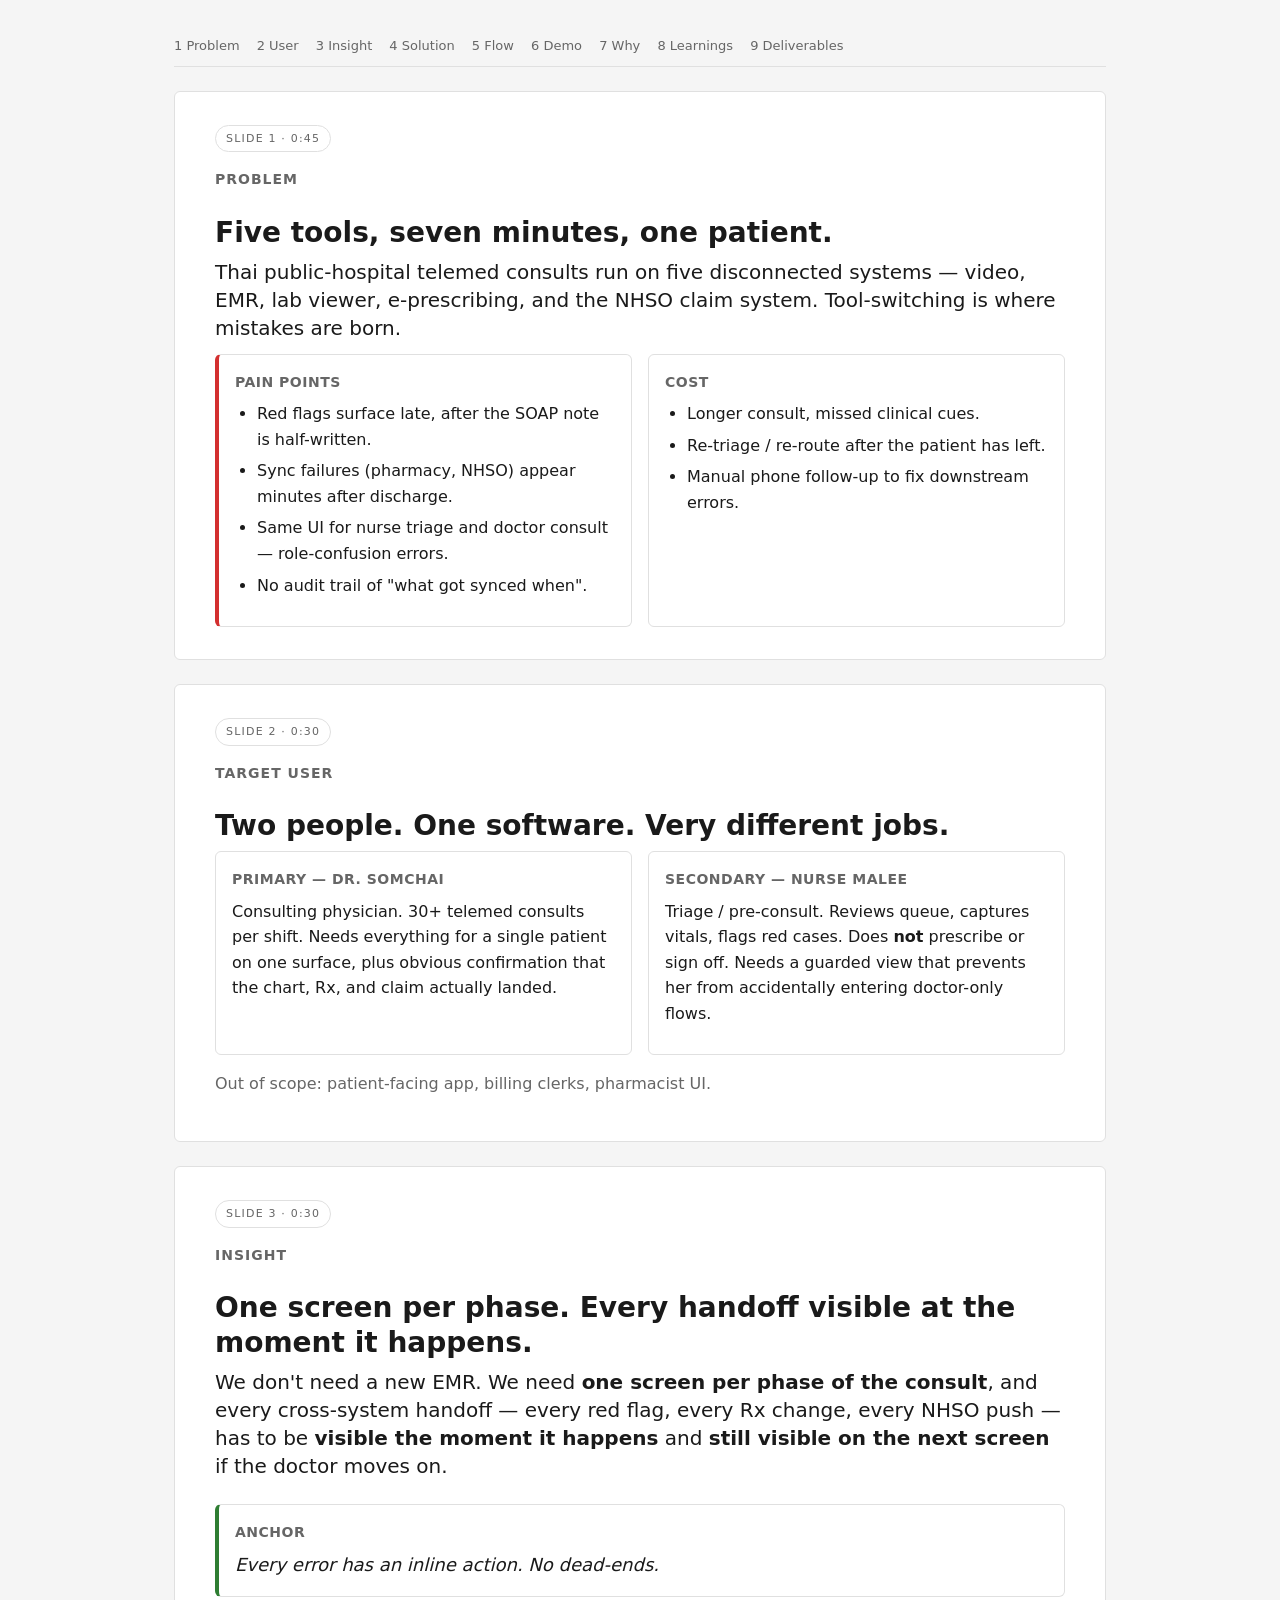
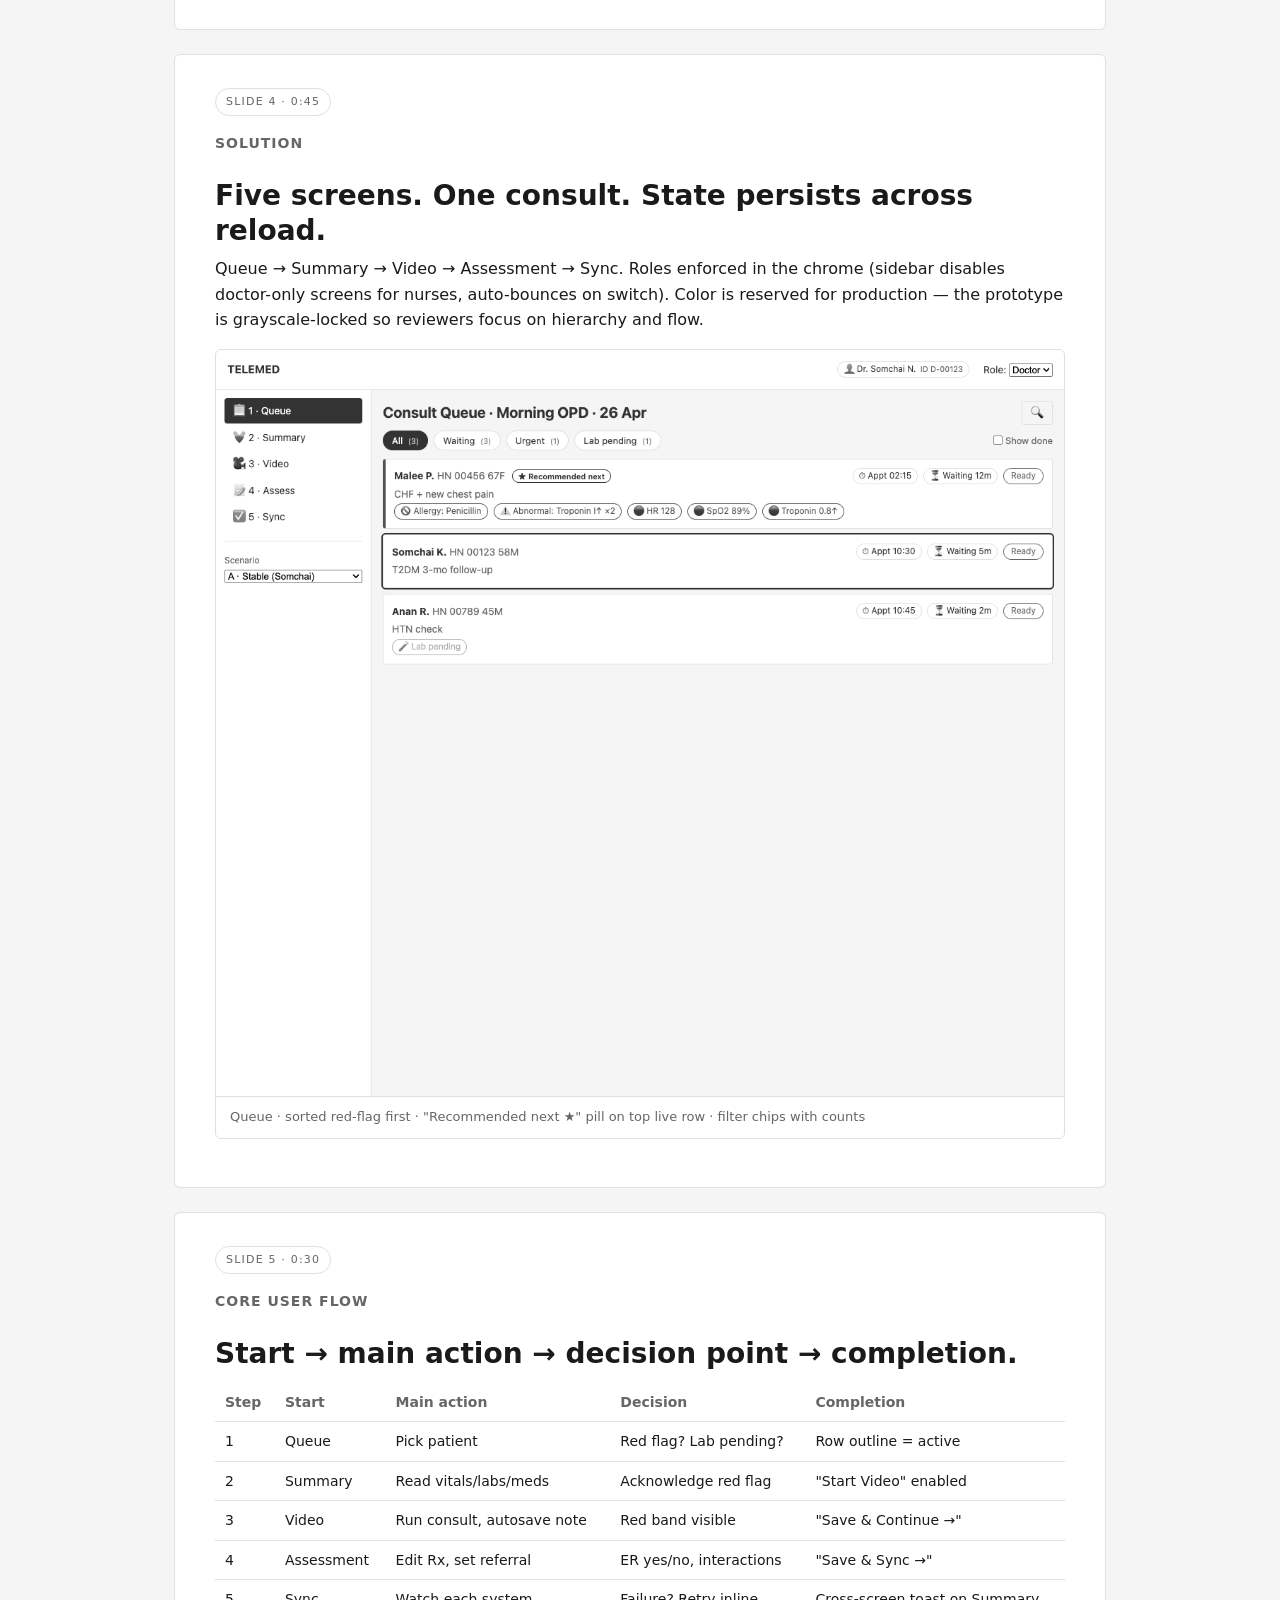
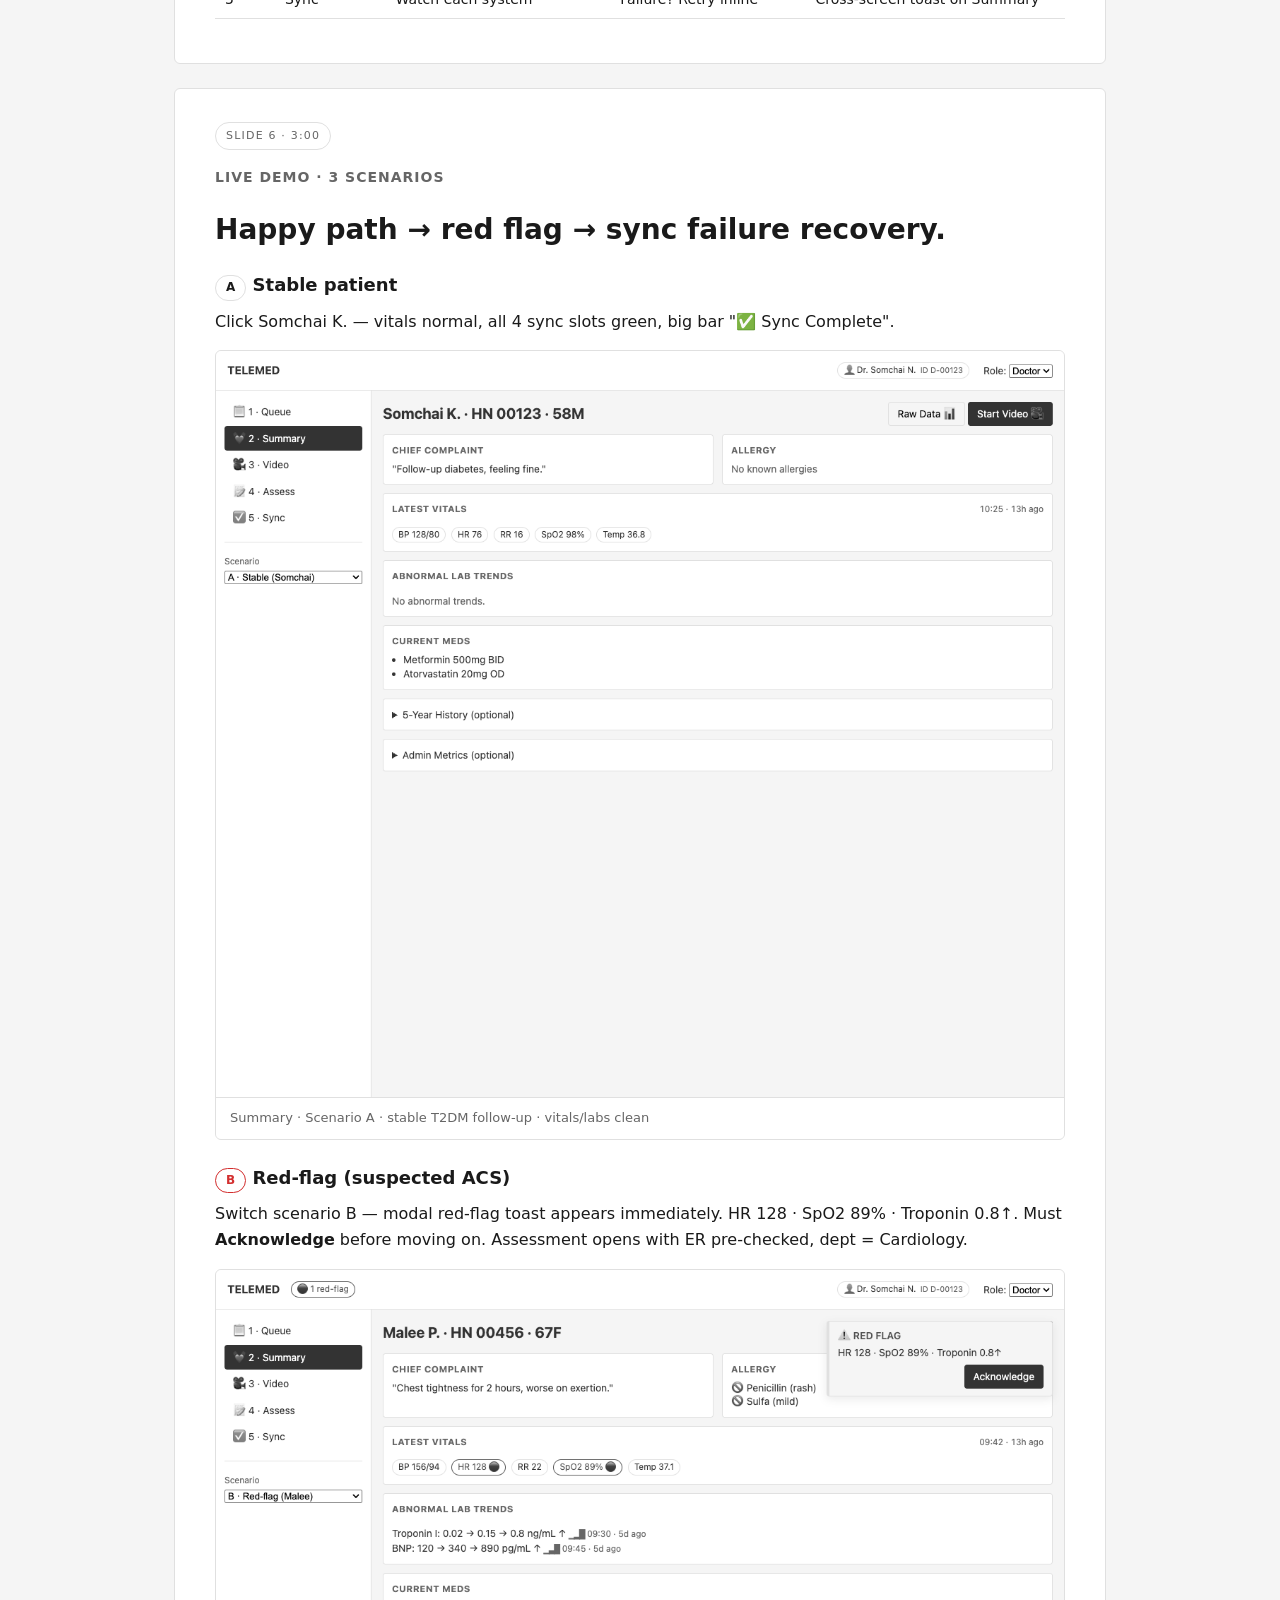
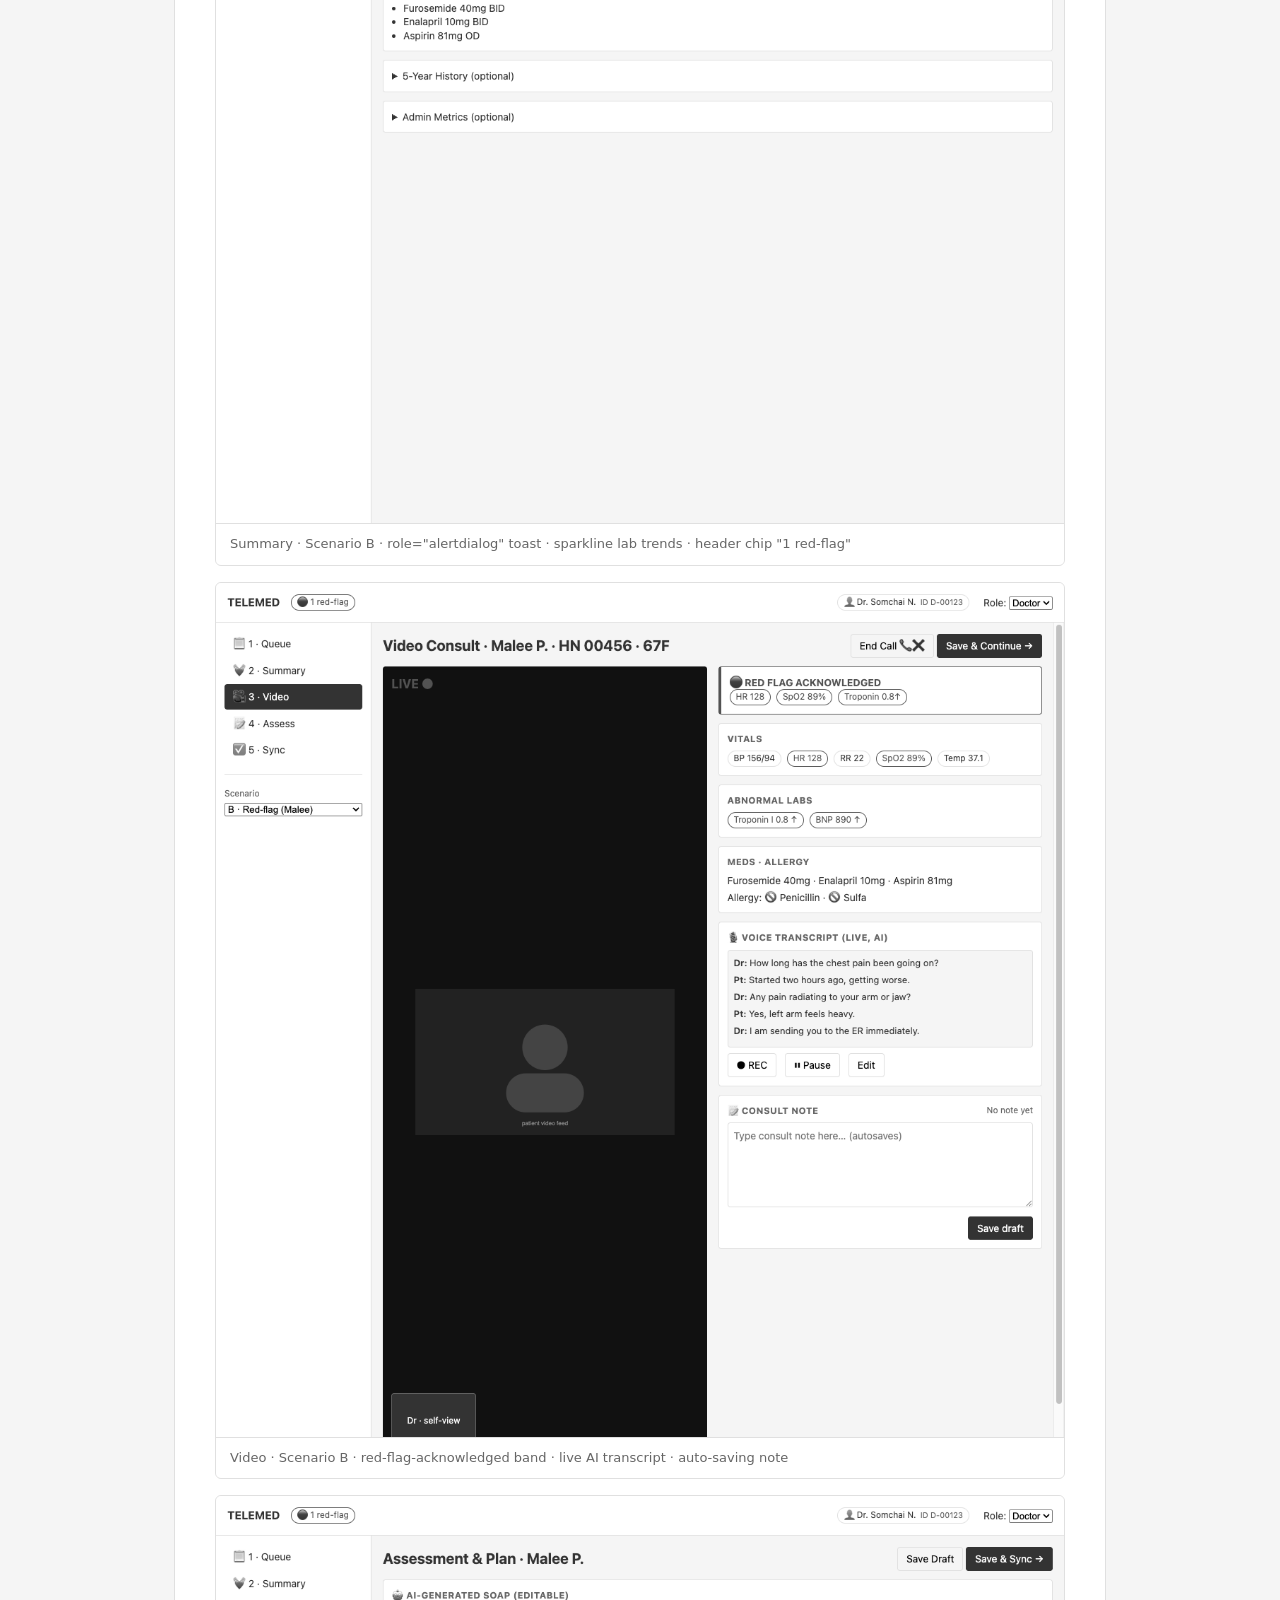
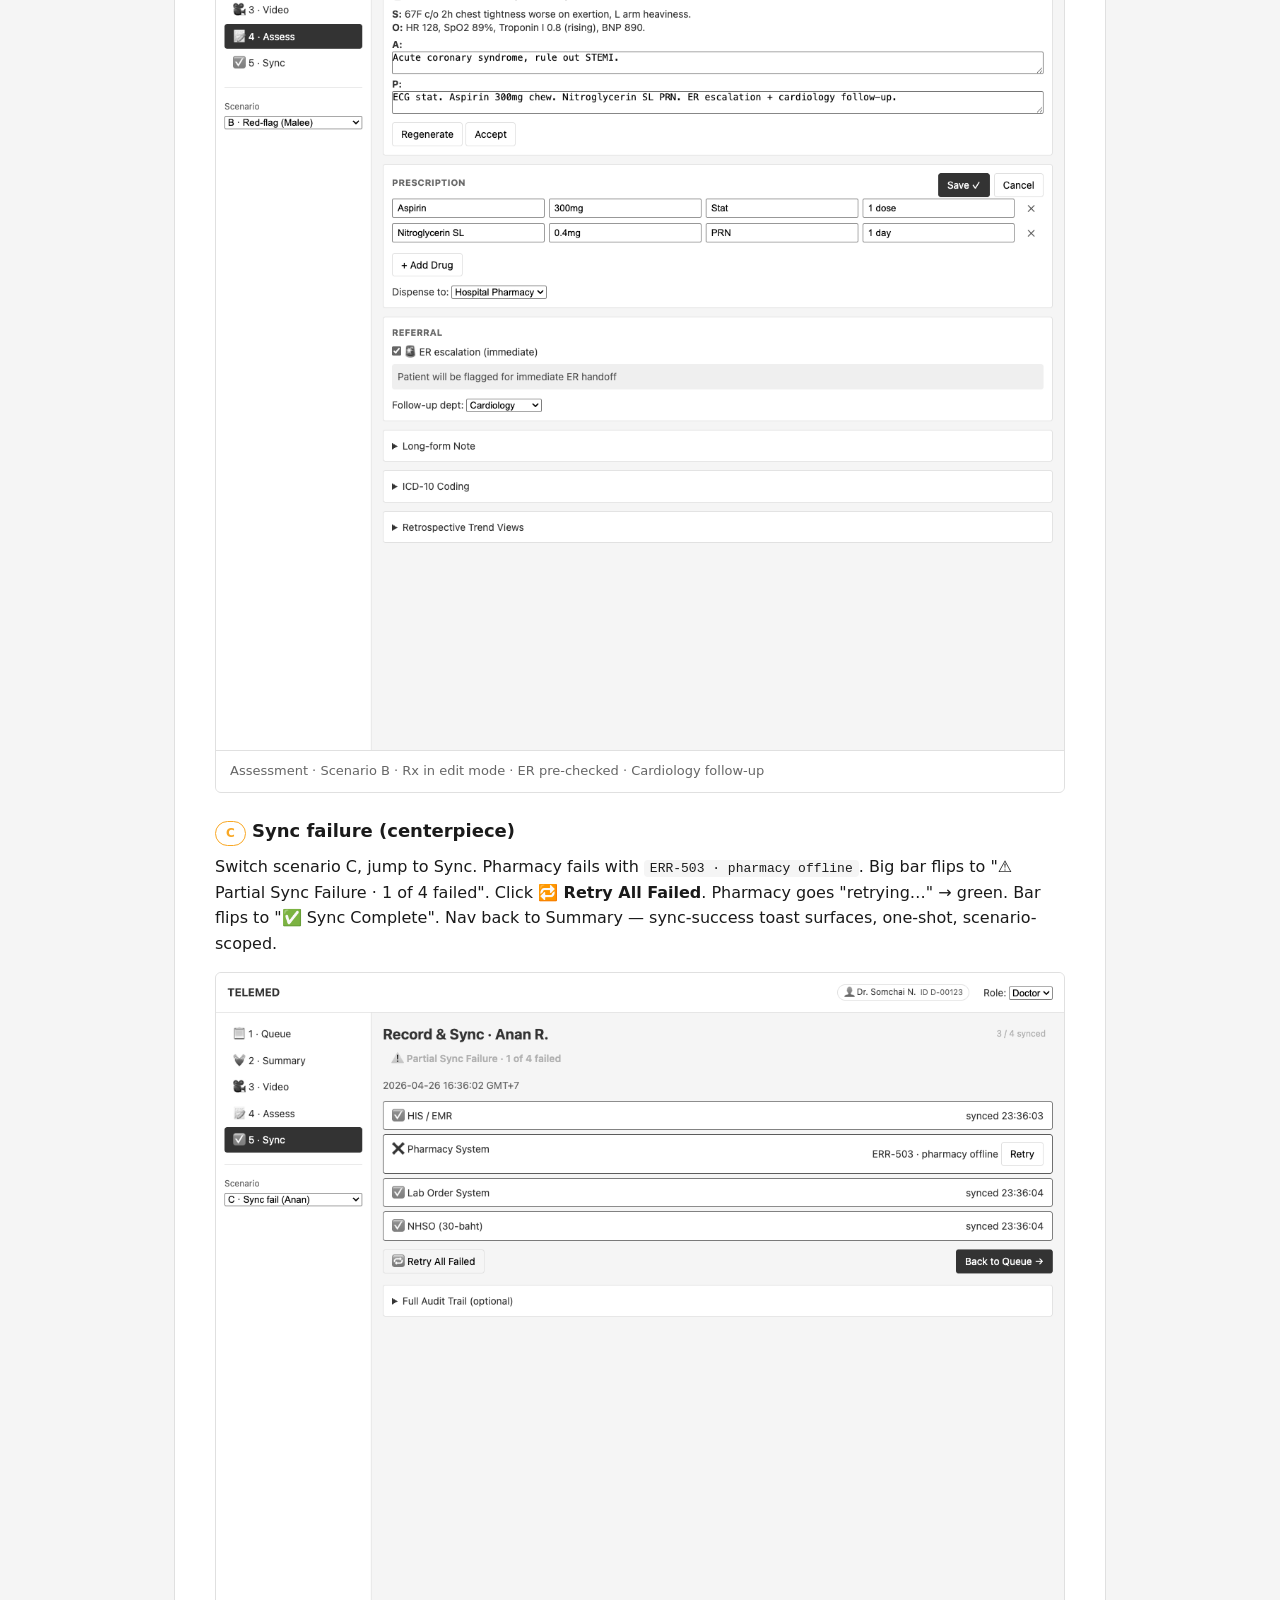
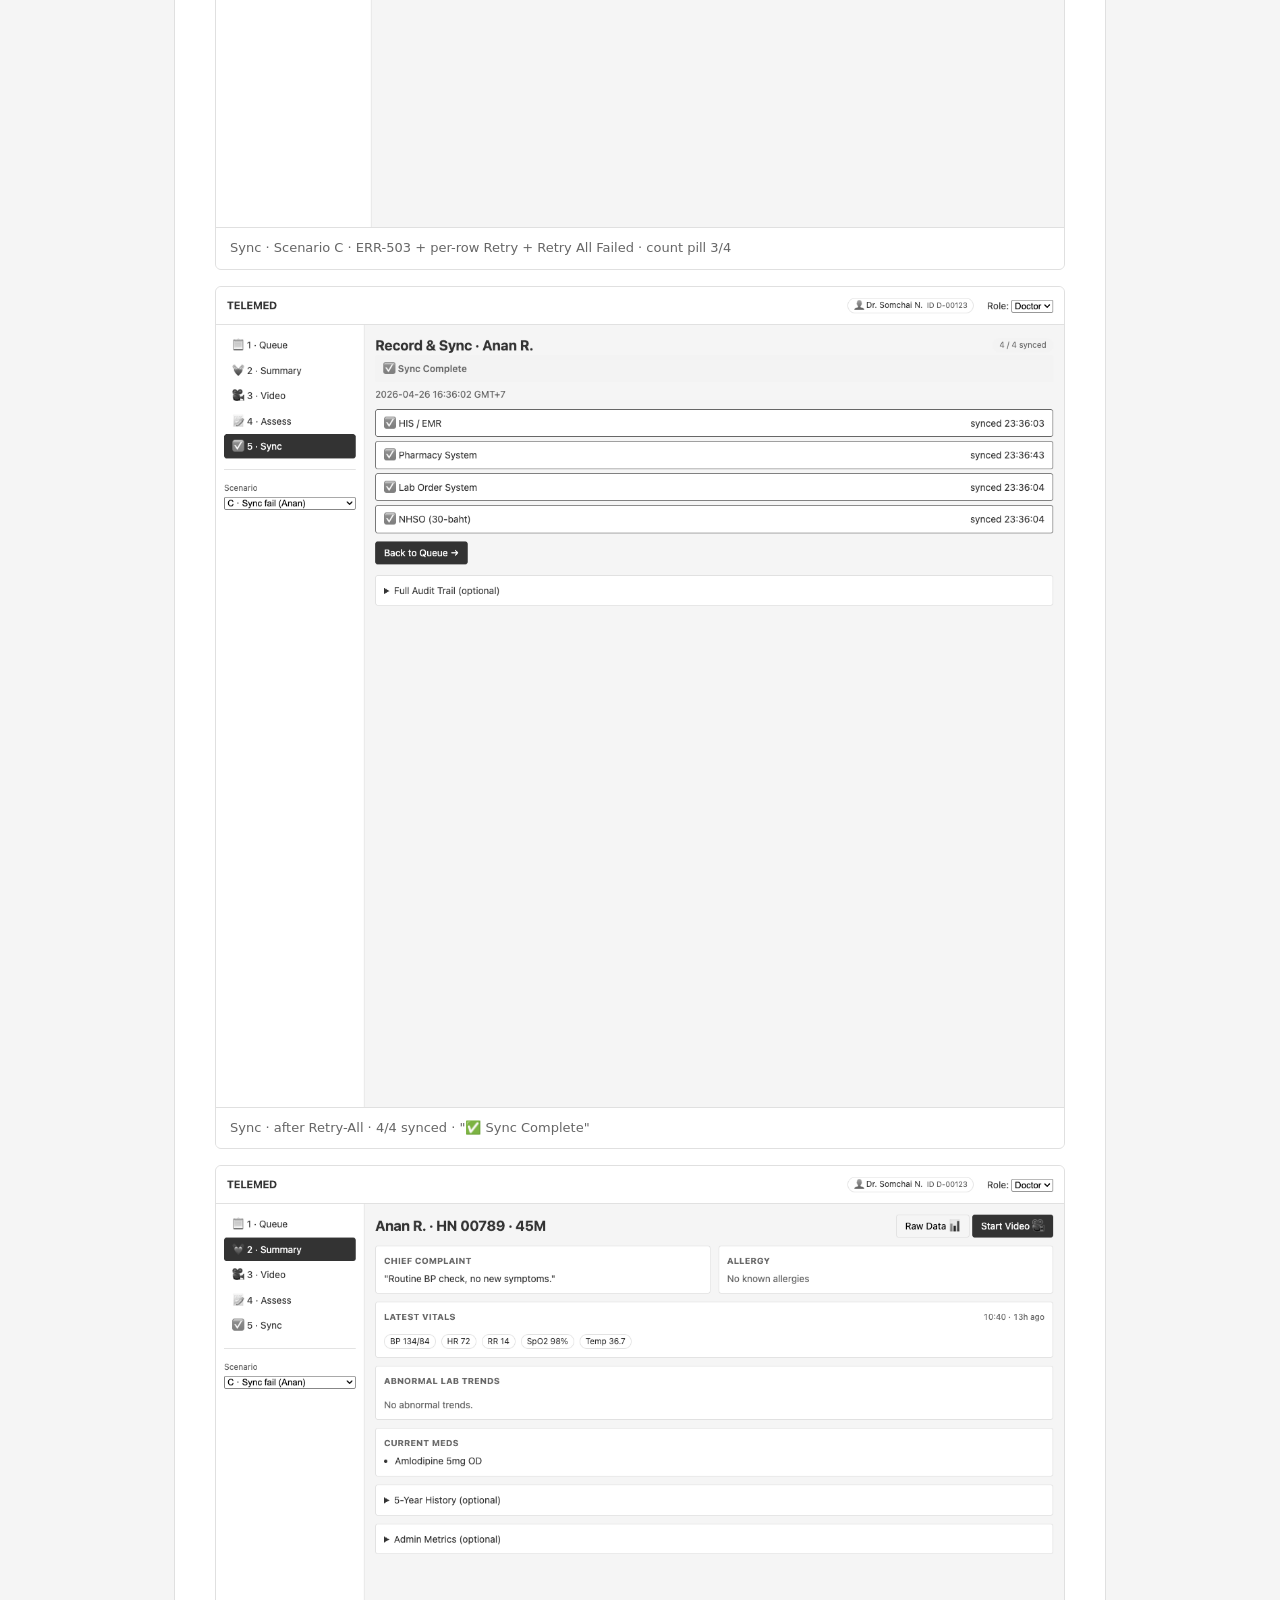
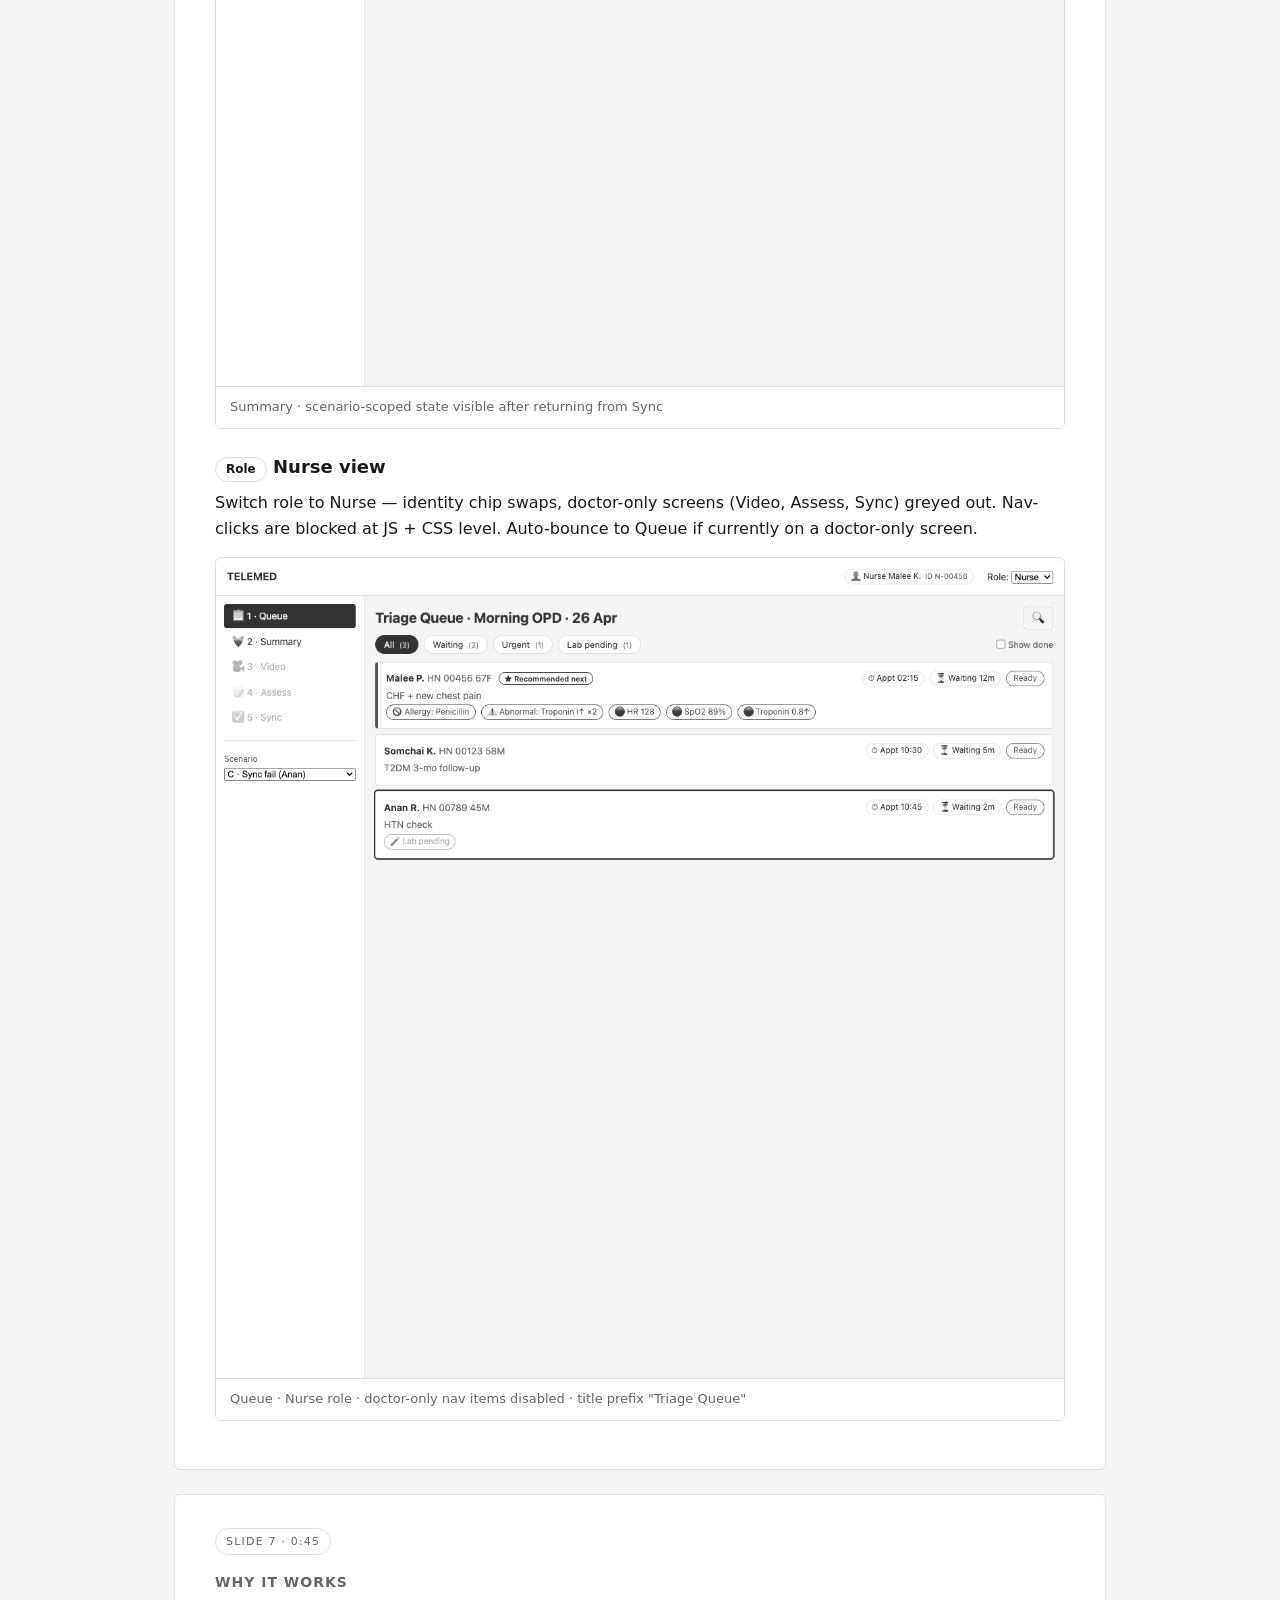
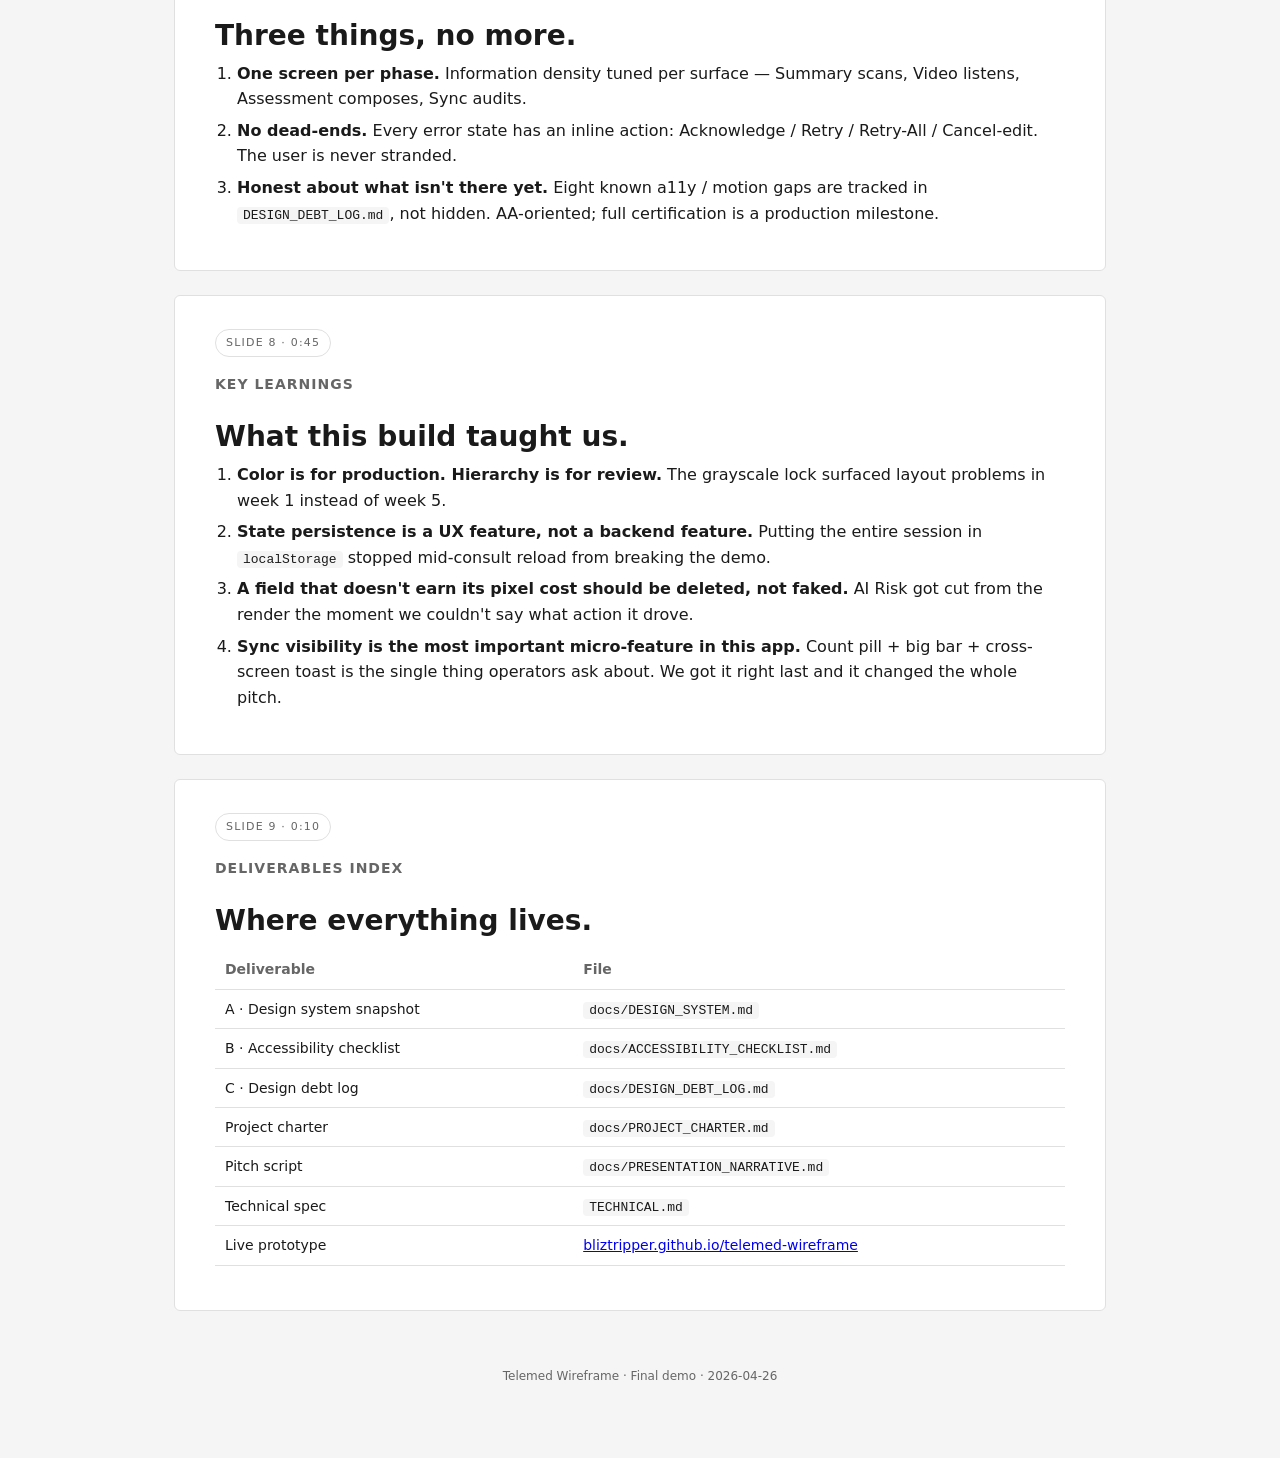
==== docs/PRESENTATION.html @ fa1dad7c "docs: add presentation deck, screenshots, expand README - docs/PRESENTATION.html: single-file 9-slid" ====
<!DOCTYPE html>
<html lang="en">
<head>
<meta charset="UTF-8" />
<meta name="viewport" content="width=device-width, initial-scale=1" />
<title>Telemed Wireframe — Final Demo</title>
<style>
  :root {
    --bg: #FFFFFF;
    --surface: #F5F5F5;
    --border: #E0E0E0;
    --text: #1A1A1A;
    --text-2: #666666;
    --accent: #333333;
    --flag: #D32F2F;
    --ok: #2E7D32;
    --warn: #F9A825;
    --radius: 6px;
  }
  * { box-sizing: border-box; }
  html, body { margin: 0; padding: 0; height: 100%; }
  body {
    font: 16px/1.6 system-ui, -apple-system, "Segoe UI", Roboto, sans-serif;
    color: var(--text);
    background: var(--surface);
    -webkit-font-smoothing: antialiased;
  }
  .deck { max-width: 980px; margin: 0 auto; padding: 24px; }
  .slide {
    background: var(--bg);
    border: 1px solid var(--border);
    border-radius: var(--radius);
    padding: 32px 40px;
    margin: 24px 0;
    page-break-after: always;
    scroll-margin-top: 24px;
  }
  .slide h1 { font-size: 28px; line-height: 1.25; margin: 0 0 8px; }
  .slide h2 { font-size: 14px; text-transform: uppercase; letter-spacing: 1px; color: var(--text-2); margin: 0 0 24px; font-weight: 600; }
  .slide h3 { font-size: 18px; margin: 24px 0 8px; }
  .slide p { margin: 0 0 12px; }
  .slide ul, .slide ol { margin: 0 0 12px; padding-left: 22px; }
  .slide li { margin-bottom: 6px; }
  .lead { font-size: 20px; line-height: 1.4; color: var(--text); }
  .kicker { display: inline-block; font-size: 11px; letter-spacing: 1.2px; text-transform: uppercase; color: var(--text-2); padding: 4px 10px; border: 1px solid var(--border); border-radius: 999px; margin-bottom: 16px; }
  .grid-2 { display: grid; grid-template-columns: 1fr 1fr; gap: 16px; }
  .card { background: var(--bg); border: 1px solid var(--border); border-radius: var(--radius); padding: 16px; }
  .card.flag { border-left: 4px solid var(--flag); }
  .card.ok { border-left: 4px solid var(--ok); }
  .card.warn { border-left: 4px solid var(--warn); }
  .card h4 { margin: 0 0 8px; font-size: 14px; text-transform: uppercase; letter-spacing: 0.5px; color: var(--text-2); }
  .shot {
    border: 1px solid var(--border);
    border-radius: var(--radius);
    overflow: hidden;
    background: var(--surface);
    margin: 16px 0;
  }
  .shot img { display: block; width: 100%; height: auto; }
  .shot figcaption { padding: 10px 14px; font-size: 13px; color: var(--text-2); border-top: 1px solid var(--border); background: var(--bg); }
  table { width: 100%; border-collapse: collapse; margin: 12px 0; }
  th, td { text-align: left; padding: 8px 10px; border-bottom: 1px solid var(--border); font-size: 14px; }
  th { font-weight: 600; color: var(--text-2); }
  code { font: 13px/1.4 ui-monospace, "SF Mono", Menlo, Consolas, monospace; background: var(--surface); padding: 1px 6px; border-radius: 4px; }
  .nav { position: sticky; top: 0; background: var(--surface); padding: 8px 0; border-bottom: 1px solid var(--border); z-index: 10; margin-bottom: 24px; }
  .nav a { display: inline-block; margin-right: 12px; font-size: 13px; color: var(--text-2); text-decoration: none; }
  .nav a:hover { color: var(--text); }
  .pill { display: inline-block; padding: 2px 10px; border-radius: 999px; font-size: 12px; border: 1px solid var(--border); }
  .pill.ok { color: var(--ok); border-color: var(--ok); }
  .pill.flag { color: var(--flag); border-color: var(--flag); }
  .pill.warn { color: var(--warn); border-color: var(--warn); }
  .demo-step { padding: 12px 16px; border-left: 3px solid var(--border); background: var(--surface); margin: 8px 0; border-radius: 0 var(--radius) var(--radius) 0; }
  .demo-step strong { color: var(--text); }
  hr { border: 0; border-top: 1px solid var(--border); margin: 24px 0; }
  footer { text-align: center; color: var(--text-2); font-size: 12px; padding: 32px 0 48px; }
  @media print {
    body { background: white; }
    .nav { display: none; }
    .slide { box-shadow: none; border: 0; padding: 24px; }
  }
</style>
</head>
<body>
<div class="deck">

  <nav class="nav">
    <a href="#s1">1 Problem</a>
    <a href="#s2">2 User</a>
    <a href="#s3">3 Insight</a>
    <a href="#s4">4 Solution</a>
    <a href="#s5">5 Flow</a>
    <a href="#s6">6 Demo</a>
    <a href="#s7">7 Why</a>
    <a href="#s8">8 Learnings</a>
    <a href="#s9">9 Deliverables</a>
  </nav>

  <section id="s1" class="slide">
    <span class="kicker">Slide 1 · 0:45</span>
    <h2>Problem</h2>
    <h1>Five tools, seven minutes, one patient.</h1>
    <p class="lead">Thai public-hospital telemed consults run on five disconnected systems — video, EMR, lab viewer, e-prescribing, and the NHSO claim system. Tool-switching is where mistakes are born.</p>
    <div class="grid-2">
      <div class="card flag">
        <h4>Pain points</h4>
        <ul>
          <li>Red flags surface late, after the SOAP note is half-written.</li>
          <li>Sync failures (pharmacy, NHSO) appear minutes after discharge.</li>
          <li>Same UI for nurse triage and doctor consult — role-confusion errors.</li>
          <li>No audit trail of "what got synced when".</li>
        </ul>
      </div>
      <div class="card">
        <h4>Cost</h4>
        <ul>
          <li>Longer consult, missed clinical cues.</li>
          <li>Re-triage / re-route after the patient has left.</li>
          <li>Manual phone follow-up to fix downstream errors.</li>
        </ul>
      </div>
    </div>
  </section>

  <section id="s2" class="slide">
    <span class="kicker">Slide 2 · 0:30</span>
    <h2>Target user</h2>
    <h1>Two people. One software. Very different jobs.</h1>
    <div class="grid-2">
      <div class="card">
        <h4>Primary — Dr. Somchai</h4>
        <p>Consulting physician. 30+ telemed consults per shift. Needs everything for a single patient on one surface, plus obvious confirmation that the chart, Rx, and claim actually landed.</p>
      </div>
      <div class="card">
        <h4>Secondary — Nurse Malee</h4>
        <p>Triage / pre-consult. Reviews queue, captures vitals, flags red cases. Does <strong>not</strong> prescribe or sign off. Needs a guarded view that prevents her from accidentally entering doctor-only flows.</p>
      </div>
    </div>
    <p style="margin-top: 16px; color: var(--text-2);">Out of scope: patient-facing app, billing clerks, pharmacist UI.</p>
  </section>

  <section id="s3" class="slide">
    <span class="kicker">Slide 3 · 0:30</span>
    <h2>Insight</h2>
    <h1>One screen per phase. Every handoff visible at the moment it happens.</h1>
    <p class="lead">We don't need a new EMR. We need <strong>one screen per phase of the consult</strong>, and every cross-system handoff — every red flag, every Rx change, every NHSO push — has to be <strong>visible the moment it happens</strong> and <strong>still visible on the next screen</strong> if the doctor moves on.</p>
    <div class="card ok" style="margin-top: 24px;">
      <h4>Anchor</h4>
      <p style="margin: 0; font-size: 18px;"><em>Every error has an inline action. No dead-ends.</em></p>
    </div>
  </section>

  <section id="s4" class="slide">
    <span class="kicker">Slide 4 · 0:45</span>
    <h2>Solution</h2>
    <h1>Five screens. One consult. State persists across reload.</h1>
    <p>Queue → Summary → Video → Assessment → Sync. Roles enforced in the chrome (sidebar disables doctor-only screens for nurses, auto-bounces on switch). Color is reserved for production — the prototype is grayscale-locked so reviewers focus on hierarchy and flow.</p>
    <figure class="shot">
      <img src="screenshots/01-queue-scenario-a.png" alt="Queue screen with 3 scenarios sorted red-flag-first">
      <figcaption>Queue · sorted red-flag first · "Recommended next ★" pill on top live row · filter chips with counts</figcaption>
    </figure>
  </section>

  <section id="s5" class="slide">
    <span class="kicker">Slide 5 · 0:30</span>
    <h2>Core user flow</h2>
    <h1>Start → main action → decision point → completion.</h1>
    <table>
      <thead><tr><th>Step</th><th>Start</th><th>Main action</th><th>Decision</th><th>Completion</th></tr></thead>
      <tbody>
        <tr><td>1</td><td>Queue</td><td>Pick patient</td><td>Red flag? Lab pending?</td><td>Row outline = active</td></tr>
        <tr><td>2</td><td>Summary</td><td>Read vitals/labs/meds</td><td>Acknowledge red flag</td><td>"Start Video" enabled</td></tr>
        <tr><td>3</td><td>Video</td><td>Run consult, autosave note</td><td>Red band visible</td><td>"Save & Continue →"</td></tr>
        <tr><td>4</td><td>Assessment</td><td>Edit Rx, set referral</td><td>ER yes/no, interactions</td><td>"Save & Sync →"</td></tr>
        <tr><td>5</td><td>Sync</td><td>Watch each system</td><td>Failure? Retry inline</td><td>Cross-screen toast on Summary</td></tr>
      </tbody>
    </table>
  </section>

  <section id="s6" class="slide">
    <span class="kicker">Slide 6 · 3:00</span>
    <h2>Live demo · 3 scenarios</h2>
    <h1>Happy path → red flag → sync failure recovery.</h1>

    <h3><span class="pill">A</span> Stable patient</h3>
    <p>Click Somchai K. — vitals normal, all 4 sync slots green, big bar "✅ Sync Complete".</p>
    <figure class="shot">
      <img src="screenshots/02-summary-scenario-a.png" alt="Summary scenario A">
      <figcaption>Summary · Scenario A · stable T2DM follow-up · vitals/labs clean</figcaption>
    </figure>

    <h3><span class="pill flag">B</span> Red-flag (suspected ACS)</h3>
    <p>Switch scenario B — modal red-flag toast appears immediately. HR 128 · SpO2 89% · Troponin 0.8↑. Must <strong>Acknowledge</strong> before moving on. Assessment opens with ER pre-checked, dept = Cardiology.</p>
    <figure class="shot">
      <img src="screenshots/03-summary-redflag-toast.png" alt="Summary with red-flag alertdialog toast">
      <figcaption>Summary · Scenario B · role="alertdialog" toast · sparkline lab trends · header chip "1 red-flag"</figcaption>
    </figure>
    <figure class="shot">
      <img src="screenshots/04-video-scenario-b.png" alt="Video screen with red flag acknowledged band">
      <figcaption>Video · Scenario B · red-flag-acknowledged band · live AI transcript · auto-saving note</figcaption>
    </figure>
    <figure class="shot">
      <img src="screenshots/05-assessment-rx-edit.png" alt="Assessment with Rx in edit mode">
      <figcaption>Assessment · Scenario B · Rx in edit mode · ER pre-checked · Cardiology follow-up</figcaption>
    </figure>

    <h3><span class="pill warn">C</span> Sync failure (centerpiece)</h3>
    <p>Switch scenario C, jump to Sync. Pharmacy fails with <code>ERR-503 · pharmacy offline</code>. Big bar flips to "⚠️ Partial Sync Failure · 1 of 4 failed". Click <strong>🔁 Retry All Failed</strong>. Pharmacy goes "retrying…" → green. Bar flips to "✅ Sync Complete". Nav back to Summary — sync-success toast surfaces, one-shot, scenario-scoped.</p>
    <figure class="shot">
      <img src="screenshots/06-sync-failure-c.png" alt="Sync screen showing pharmacy failure">
      <figcaption>Sync · Scenario C · ERR-503 + per-row Retry + Retry All Failed · count pill 3/4</figcaption>
    </figure>
    <figure class="shot">
      <img src="screenshots/07-sync-after-retry.png" alt="Sync screen all green after retry">
      <figcaption>Sync · after Retry-All · 4/4 synced · "✅ Sync Complete"</figcaption>
    </figure>
    <figure class="shot">
      <img src="screenshots/08-summary-sync-toast.png" alt="Summary screen after sync">
      <figcaption>Summary · scenario-scoped state visible after returning from Sync</figcaption>
    </figure>

    <h3><span class="pill">Role</span> Nurse view</h3>
    <p>Switch role to Nurse — identity chip swaps, doctor-only screens (Video, Assess, Sync) greyed out. Nav-clicks are blocked at JS + CSS level. Auto-bounce to Queue if currently on a doctor-only screen.</p>
    <figure class="shot">
      <img src="screenshots/09-nurse-role-queue.png" alt="Queue screen as nurse role">
      <figcaption>Queue · Nurse role · doctor-only nav items disabled · title prefix "Triage Queue"</figcaption>
    </figure>
  </section>

  <section id="s7" class="slide">
    <span class="kicker">Slide 7 · 0:45</span>
    <h2>Why it works</h2>
    <h1>Three things, no more.</h1>
    <ol>
      <li><strong>One screen per phase.</strong> Information density tuned per surface — Summary scans, Video listens, Assessment composes, Sync audits.</li>
      <li><strong>No dead-ends.</strong> Every error state has an inline action: Acknowledge / Retry / Retry-All / Cancel-edit. The user is never stranded.</li>
      <li><strong>Honest about what isn't there yet.</strong> Eight known a11y / motion gaps are tracked in <code>DESIGN_DEBT_LOG.md</code>, not hidden. AA-oriented; full certification is a production milestone.</li>
    </ol>
  </section>

  <section id="s8" class="slide">
    <span class="kicker">Slide 8 · 0:45</span>
    <h2>Key learnings</h2>
    <h1>What this build taught us.</h1>
    <ol>
      <li><strong>Color is for production. Hierarchy is for review.</strong> The grayscale lock surfaced layout problems in week 1 instead of week 5.</li>
      <li><strong>State persistence is a UX feature, not a backend feature.</strong> Putting the entire session in <code>localStorage</code> stopped mid-consult reload from breaking the demo.</li>
      <li><strong>A field that doesn't earn its pixel cost should be deleted, not faked.</strong> AI Risk got cut from the render the moment we couldn't say what action it drove.</li>
      <li><strong>Sync visibility is the most important micro-feature in this app.</strong> Count pill + big bar + cross-screen toast is the single thing operators ask about. We got it right last and it changed the whole pitch.</li>
    </ol>
  </section>

  <section id="s9" class="slide">
    <span class="kicker">Slide 9 · 0:10</span>
    <h2>Deliverables index</h2>
    <h1>Where everything lives.</h1>
    <table>
      <thead><tr><th>Deliverable</th><th>File</th></tr></thead>
      <tbody>
        <tr><td>A · Design system snapshot</td><td><code>docs/DESIGN_SYSTEM.md</code></td></tr>
        <tr><td>B · Accessibility checklist</td><td><code>docs/ACCESSIBILITY_CHECKLIST.md</code></td></tr>
        <tr><td>C · Design debt log</td><td><code>docs/DESIGN_DEBT_LOG.md</code></td></tr>
        <tr><td>Project charter</td><td><code>docs/PROJECT_CHARTER.md</code></td></tr>
        <tr><td>Pitch script</td><td><code>docs/PRESENTATION_NARRATIVE.md</code></td></tr>
        <tr><td>Technical spec</td><td><code>TECHNICAL.md</code></td></tr>
        <tr><td>Live prototype</td><td><a href="https://bliztripper.github.io/telemed-wireframe/">bliztripper.github.io/telemed-wireframe</a></td></tr>
      </tbody>
    </table>
  </section>

  <footer>
    Telemed Wireframe · Final demo · 2026-04-26
  </footer>

</div>
</body>
</html>
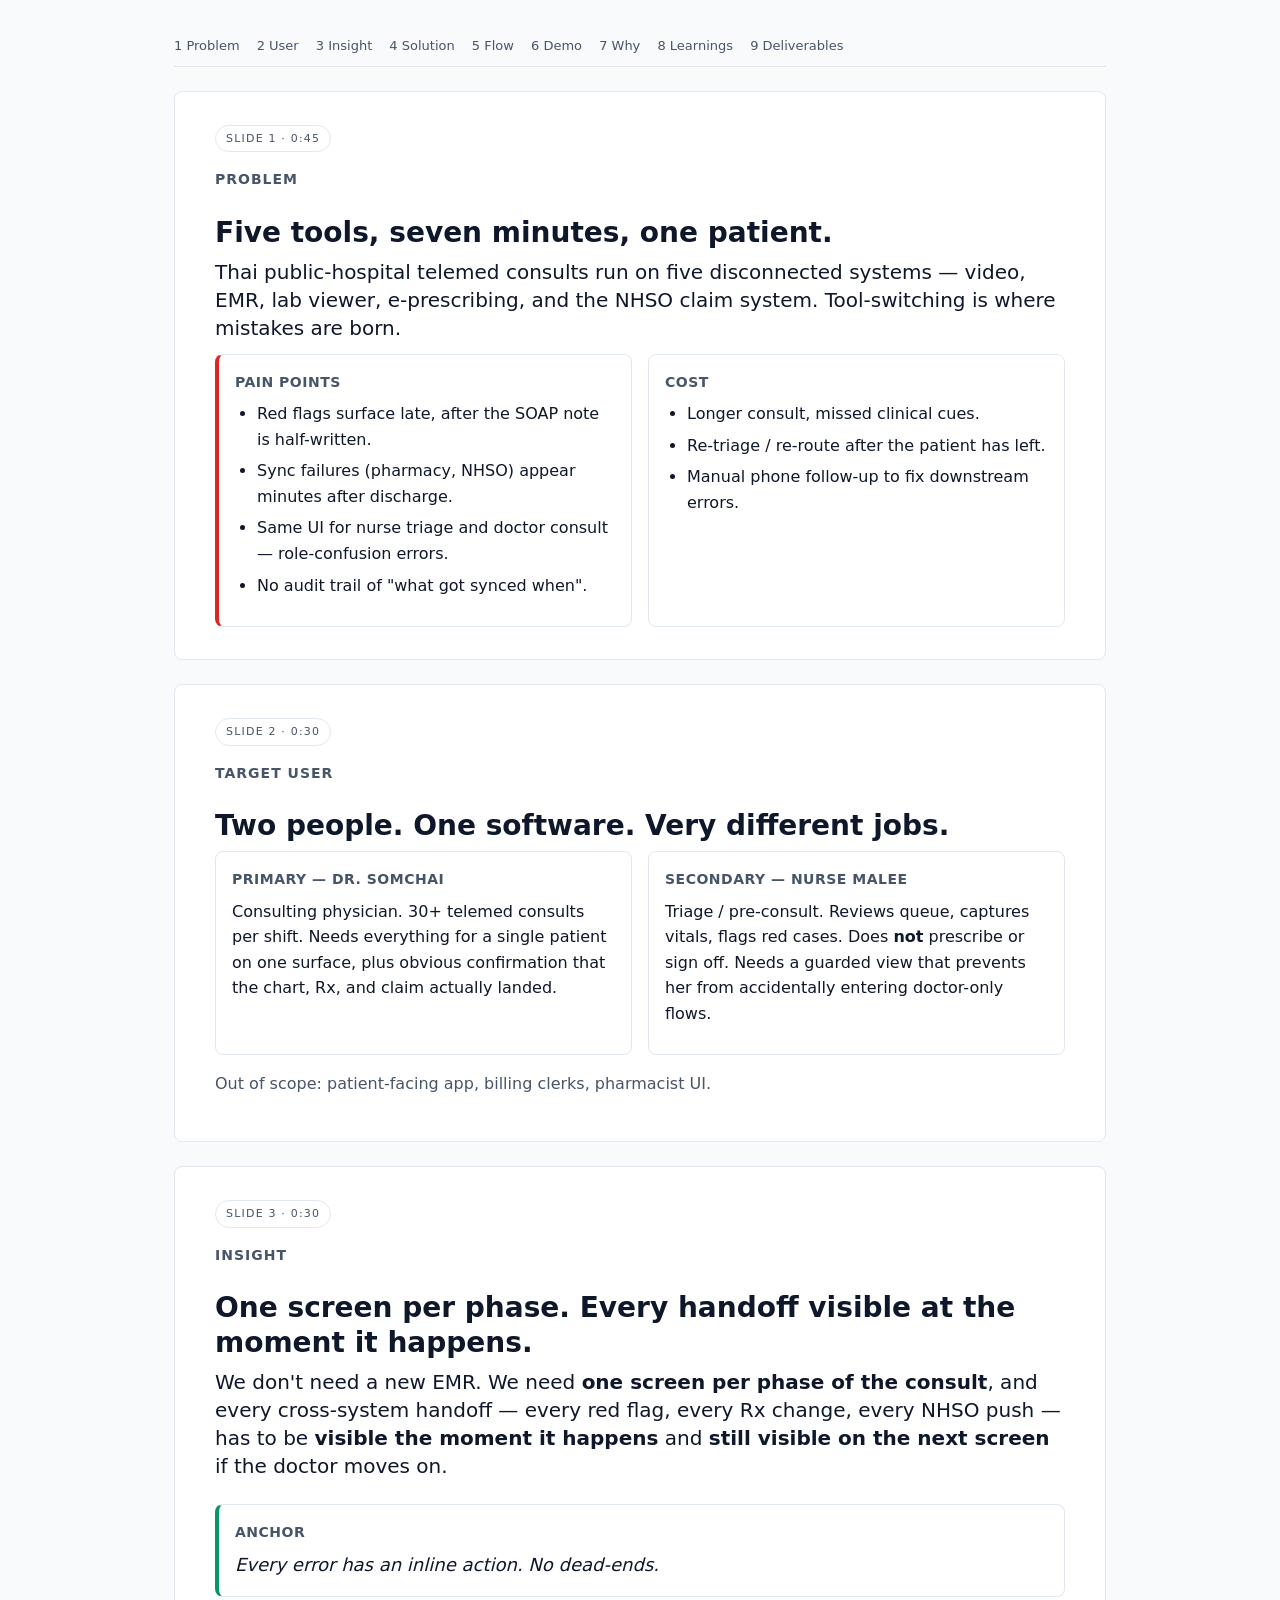
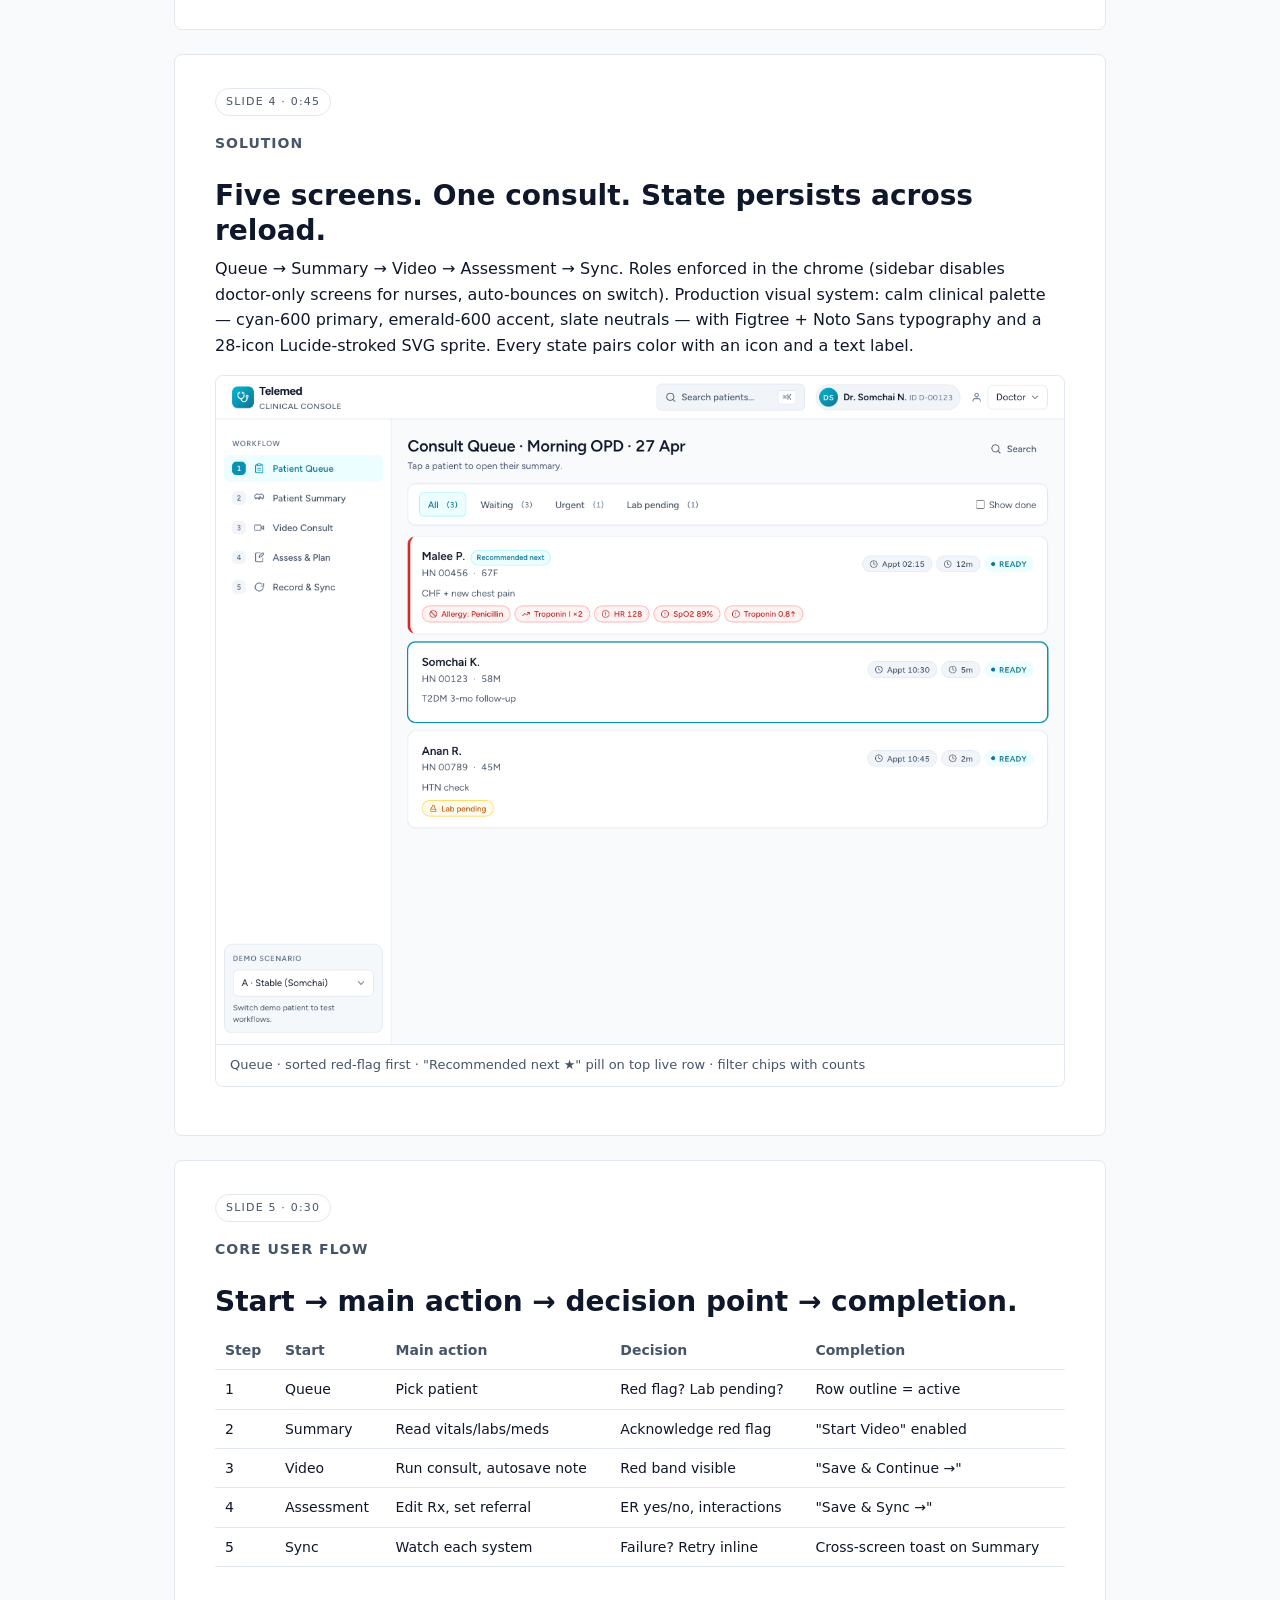
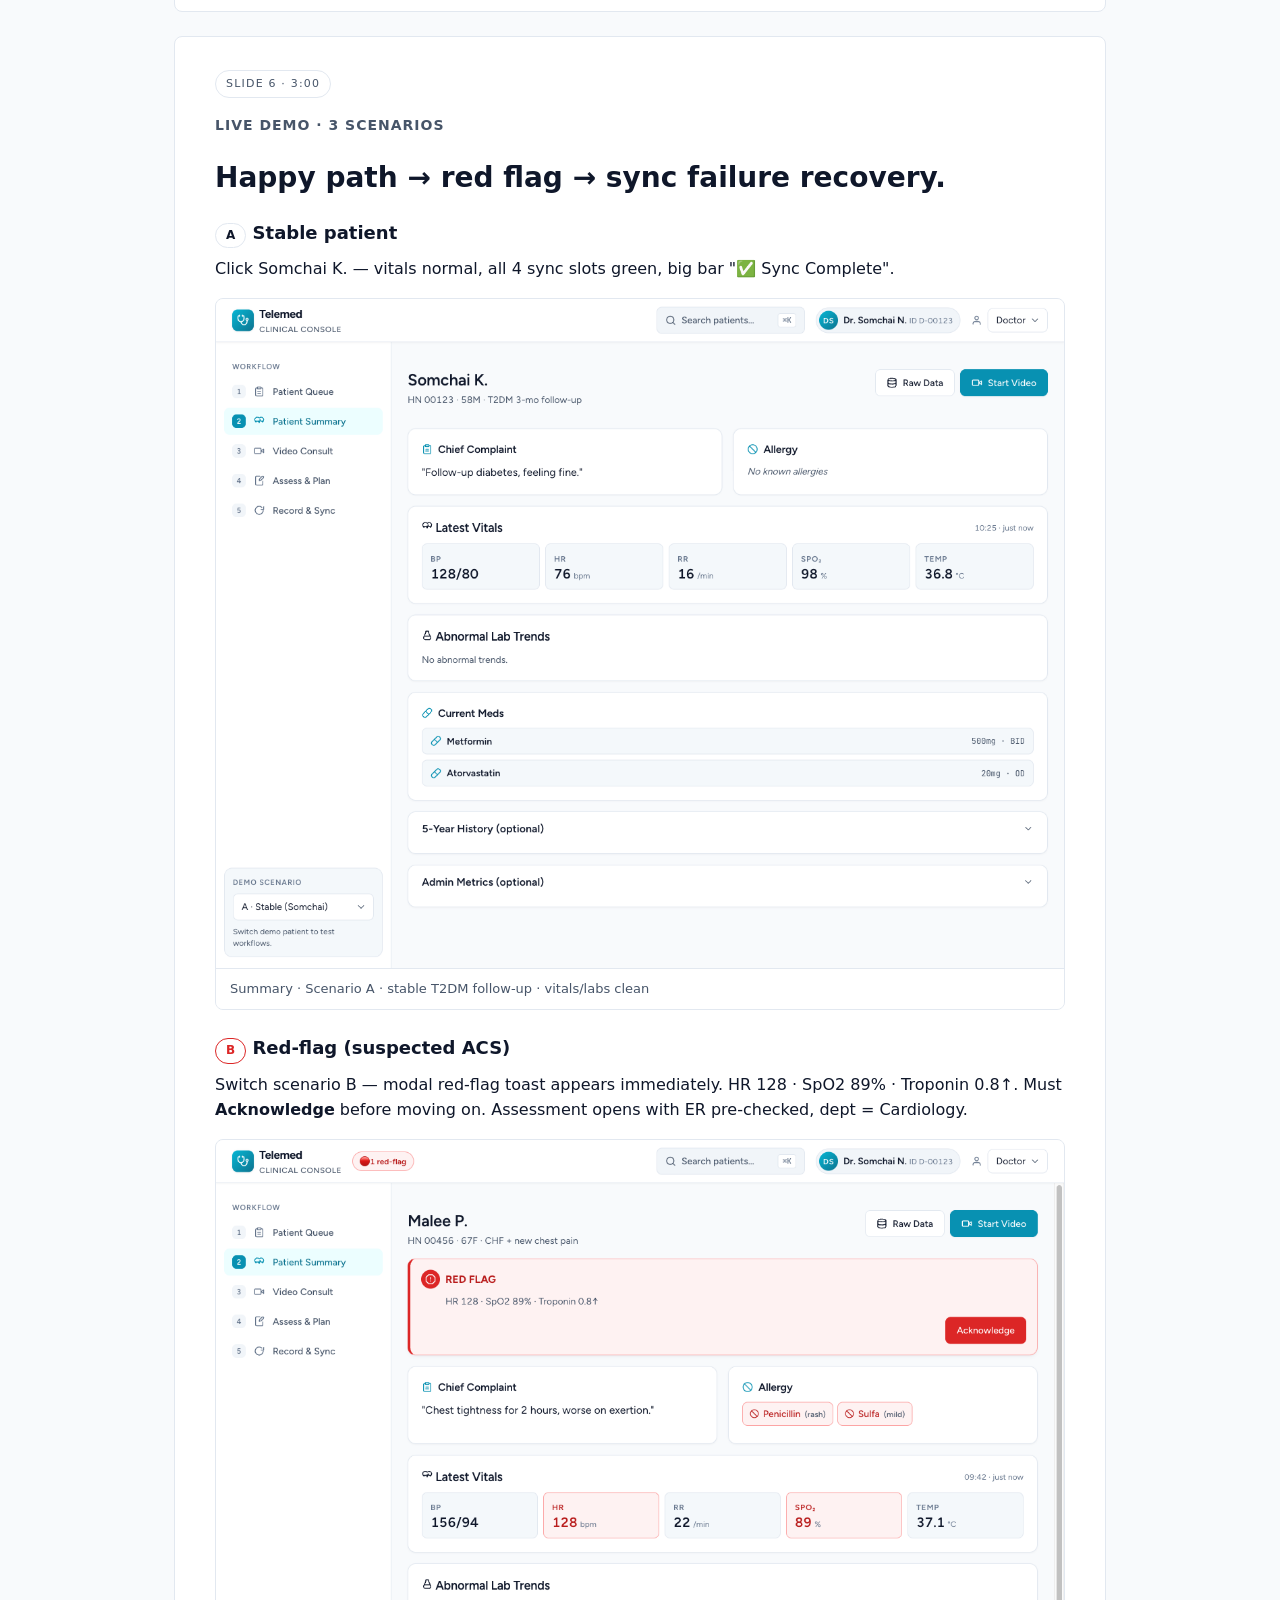
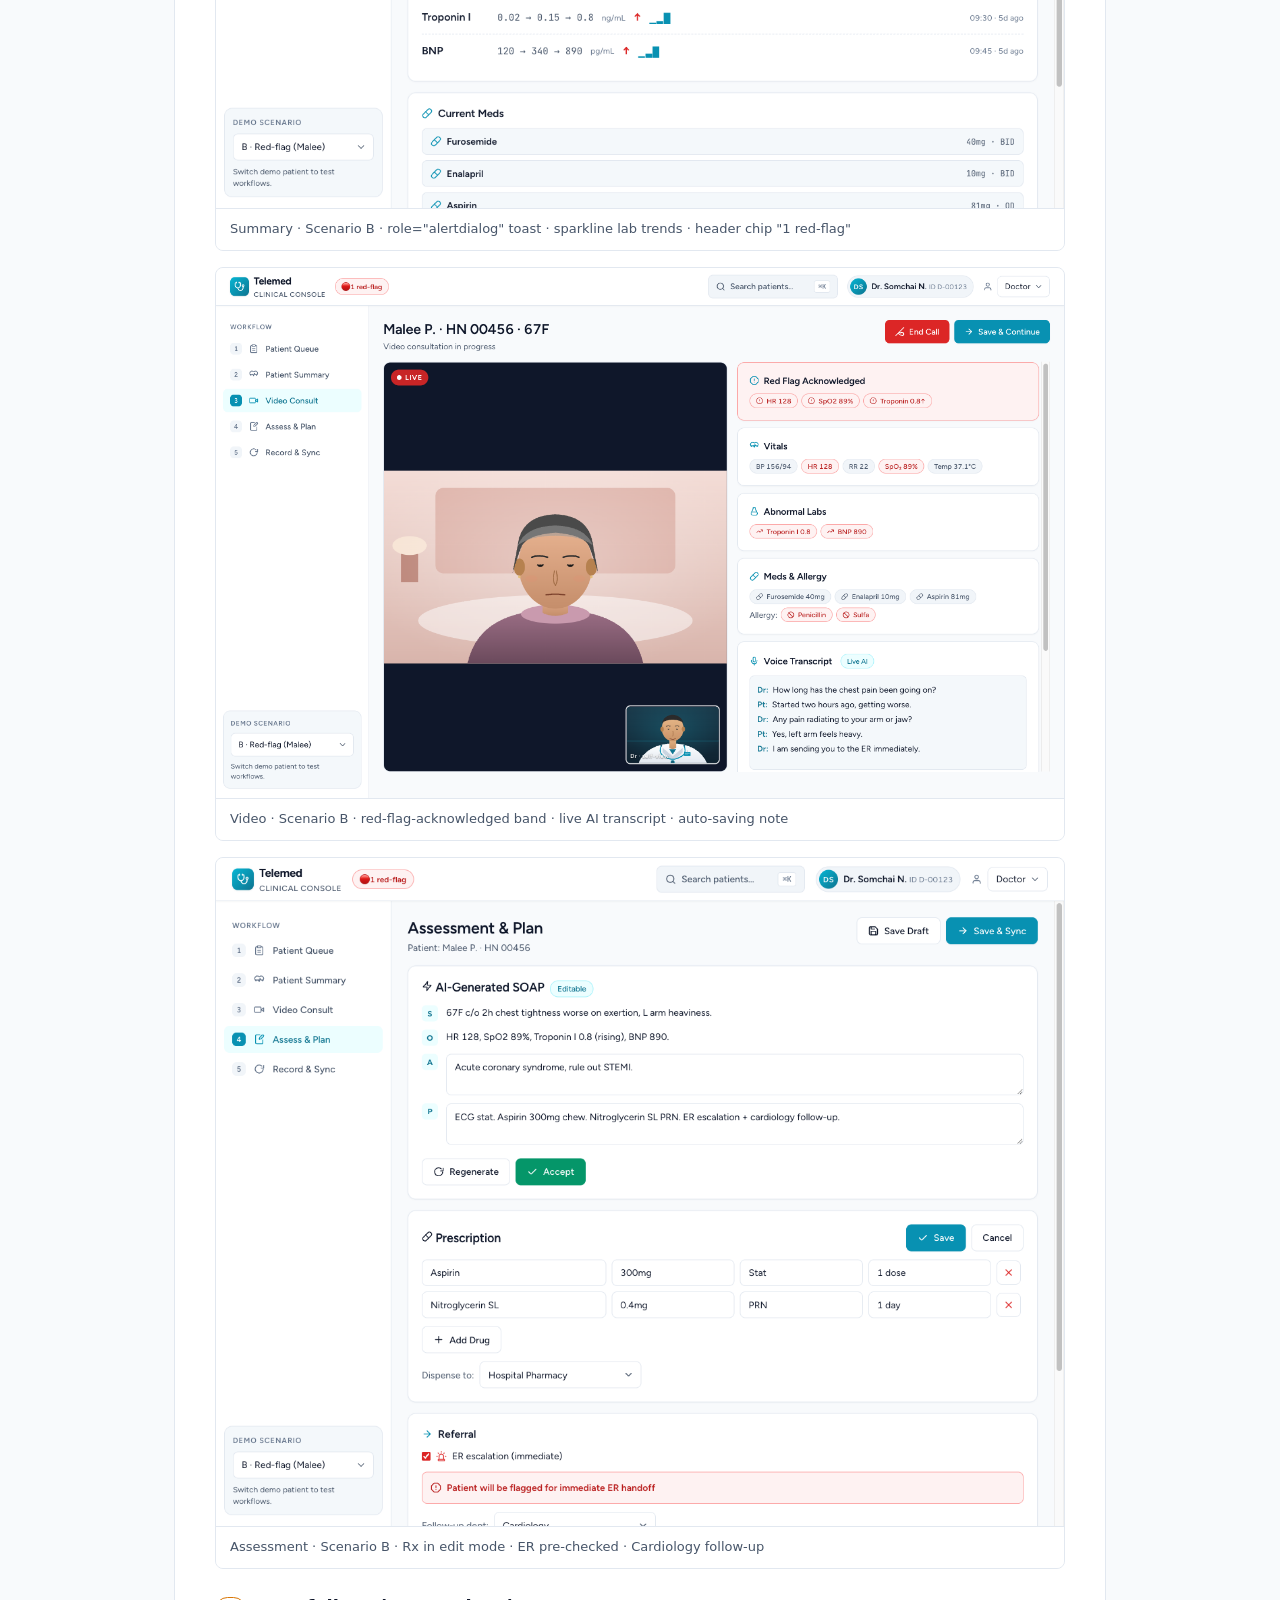
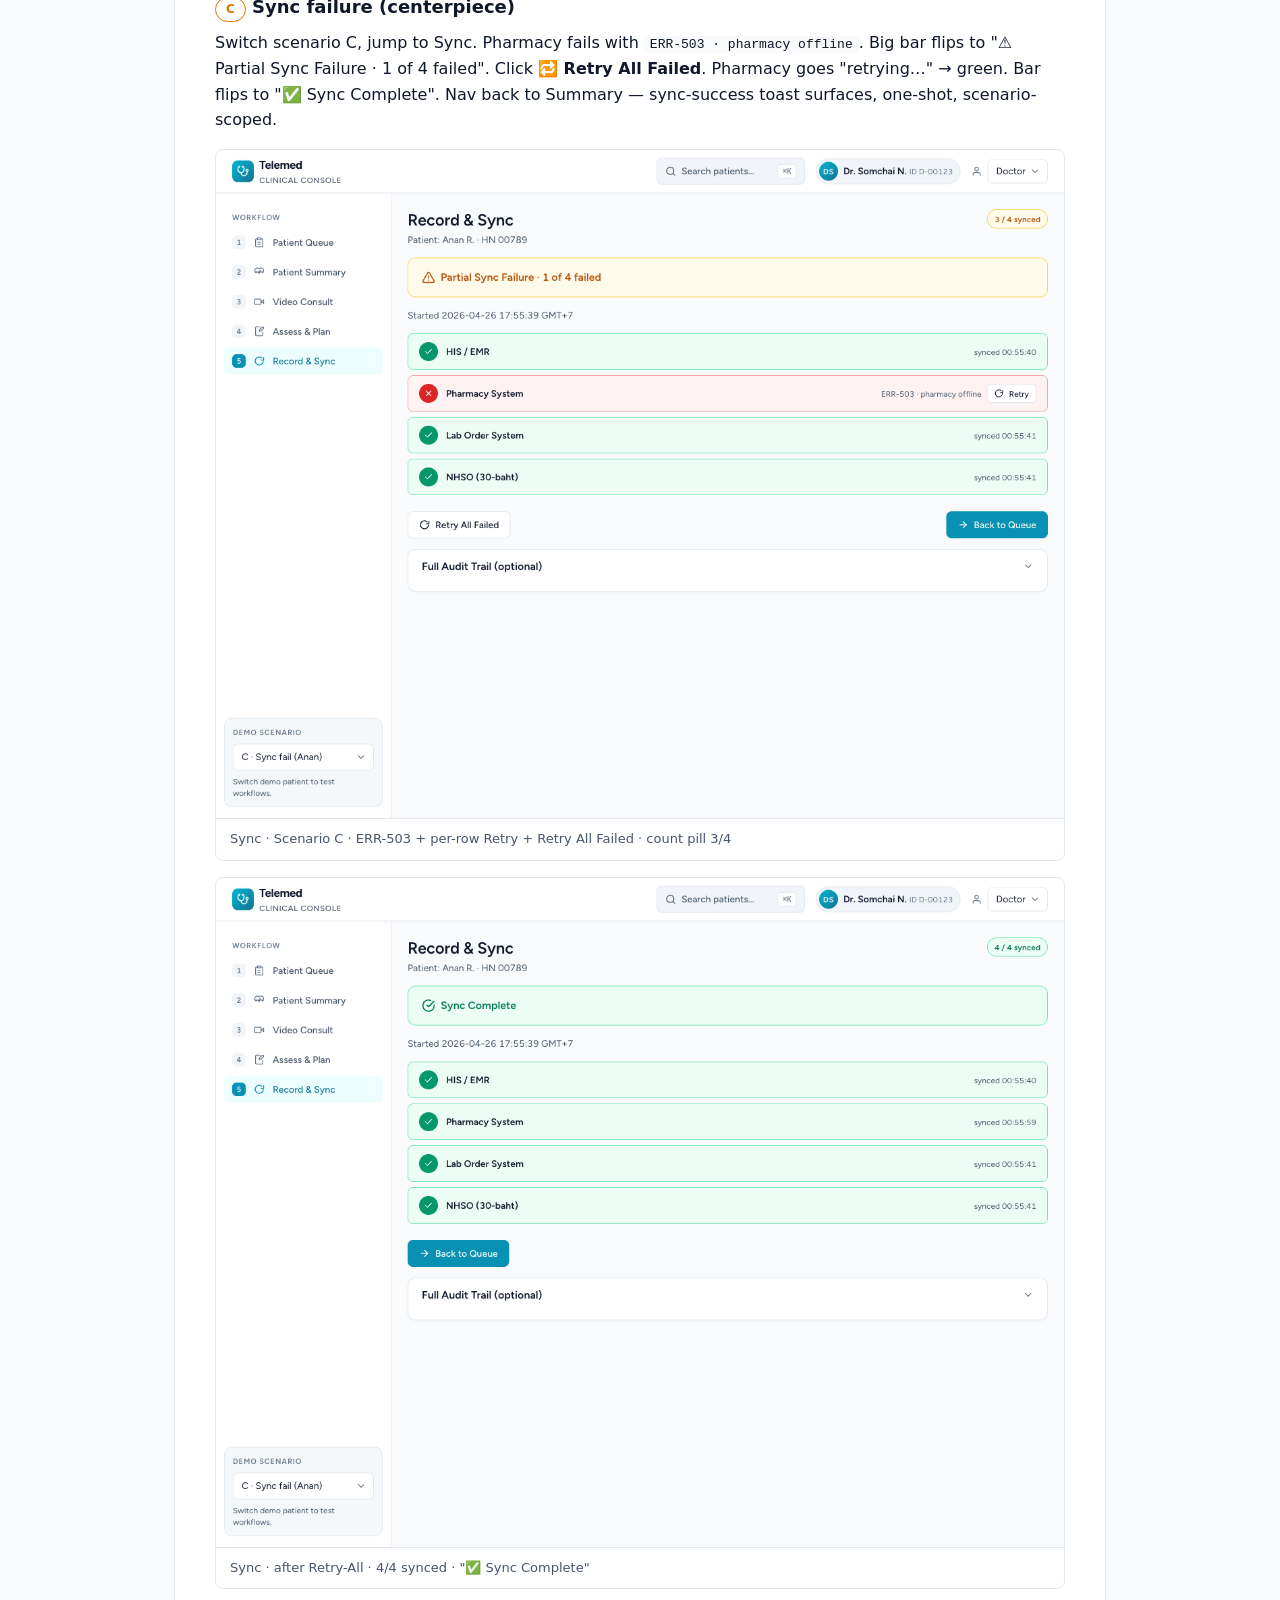
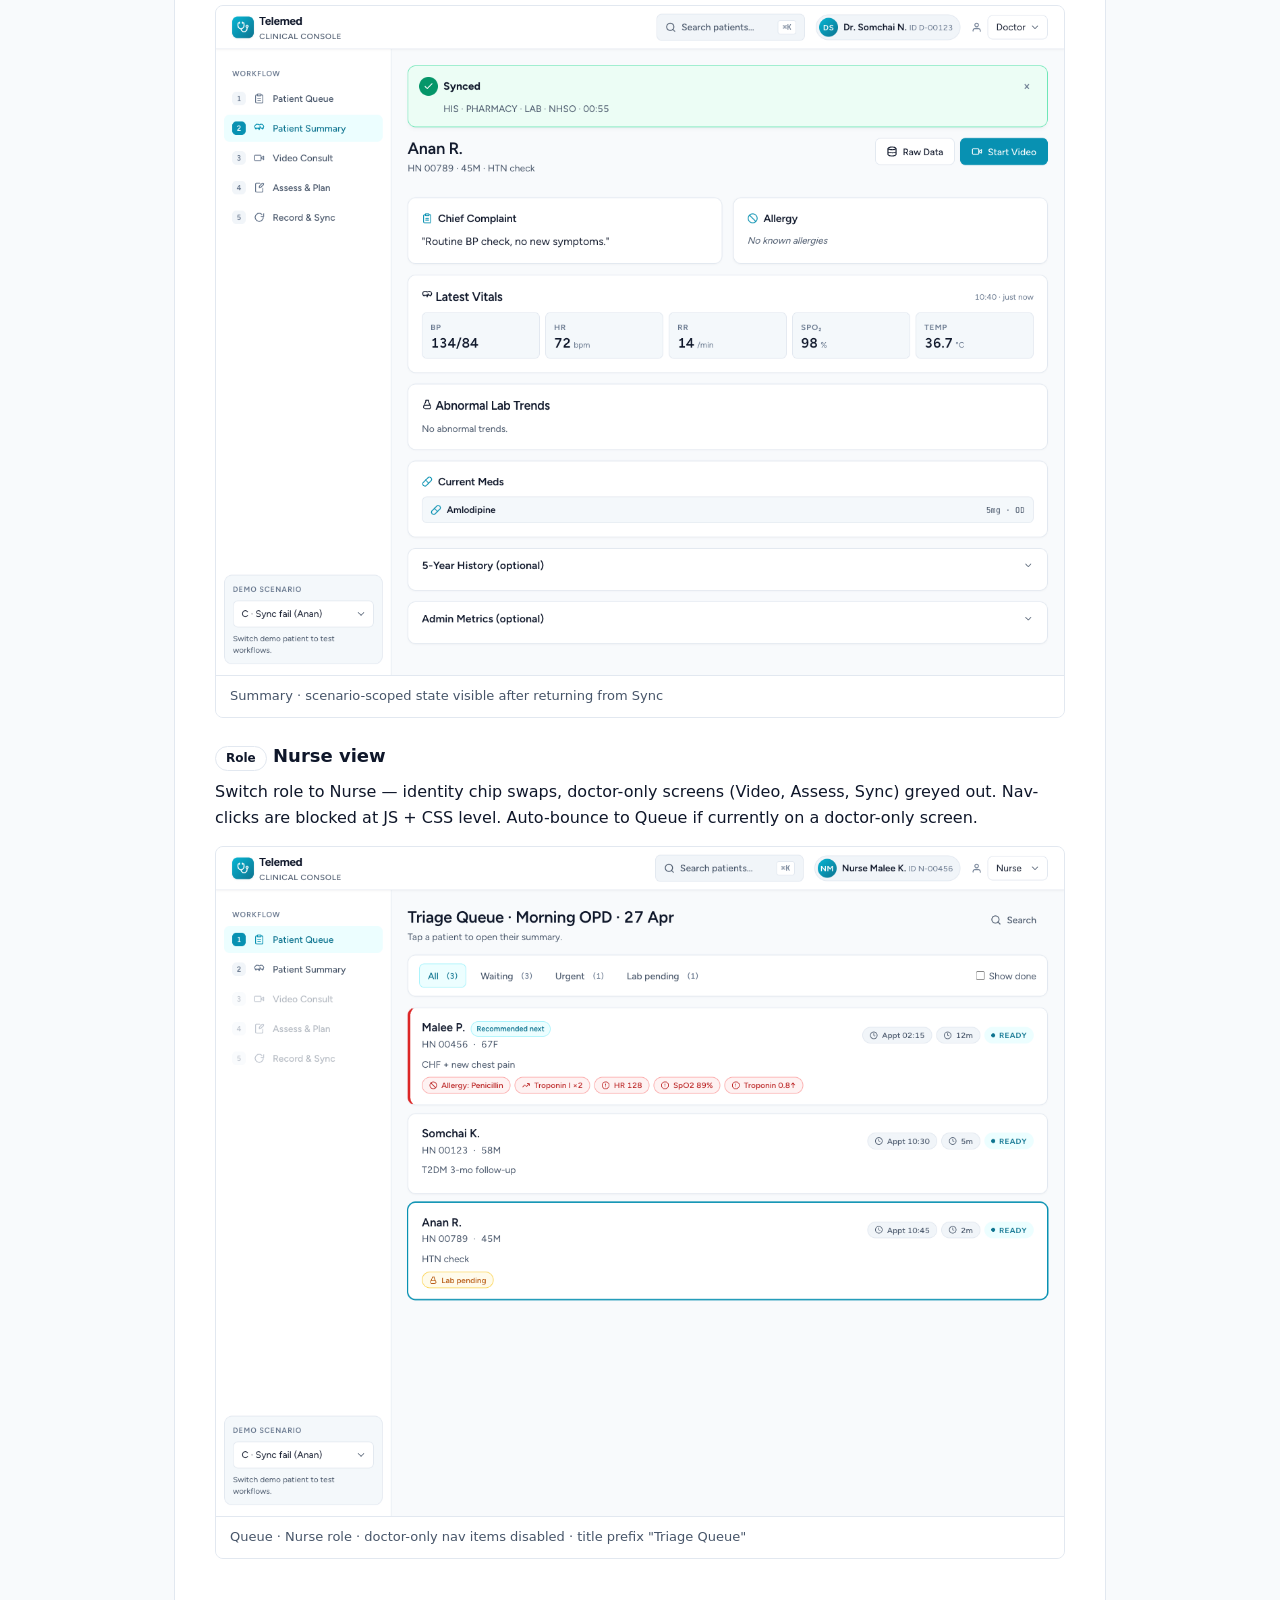
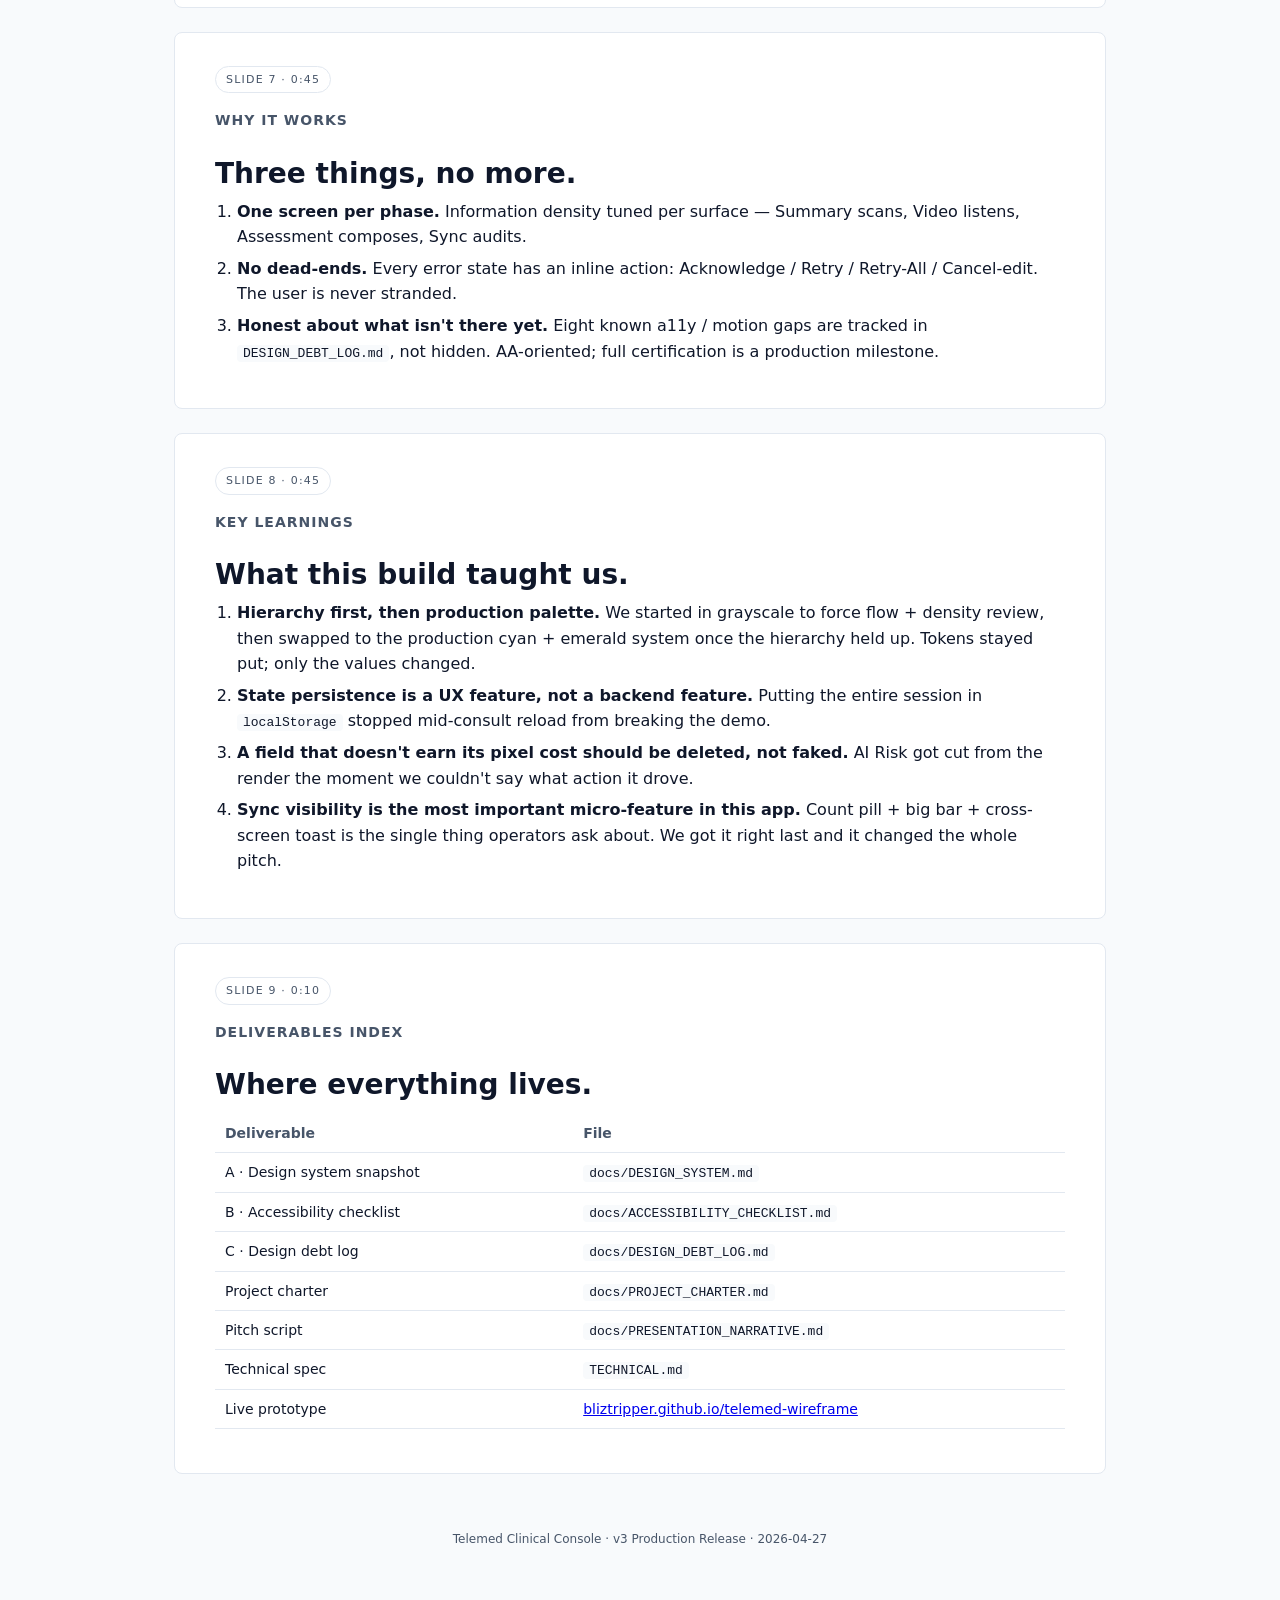
==== commit 25dda67d: "feat(ui): v3 production redesign — clinical console for doctors and nurses Re-skin from grayscale wi" ====
--- a/docs/PRESENTATION.html
+++ b/docs/PRESENTATION.html
@@ -3,19 +3,19 @@
 <head>
 <meta charset="UTF-8" />
 <meta name="viewport" content="width=device-width, initial-scale=1" />
-<title>Telemed Wireframe — Final Demo</title>
+<title>Telemed Clinical Console — Final Demo</title>
 <style>
   :root {
     --bg: #FFFFFF;
-    --surface: #F5F5F5;
-    --border: #E0E0E0;
-    --text: #1A1A1A;
-    --text-2: #666666;
-    --accent: #333333;
-    --flag: #D32F2F;
-    --ok: #2E7D32;
-    --warn: #F9A825;
-    --radius: 6px;
+    --surface: #F8FAFC;
+    --border: #E2E8F0;
+    --text: #0F172A;
+    --text-2: #475569;
+    --accent: #0891B2;
+    --flag: #DC2626;
+    --ok: #059669;
+    --warn: #D97706;
+    --radius: 8px;
   }
   * { box-sizing: border-box; }
   html, body { margin: 0; padding: 0; height: 100%; }
@@ -153,7 +153,7 @@
     <span class="kicker">Slide 4 · 0:45</span>
     <h2>Solution</h2>
     <h1>Five screens. One consult. State persists across reload.</h1>
-    <p>Queue → Summary → Video → Assessment → Sync. Roles enforced in the chrome (sidebar disables doctor-only screens for nurses, auto-bounces on switch). Color is reserved for production — the prototype is grayscale-locked so reviewers focus on hierarchy and flow.</p>
+    <p>Queue → Summary → Video → Assessment → Sync. Roles enforced in the chrome (sidebar disables doctor-only screens for nurses, auto-bounces on switch). Production visual system: calm clinical palette — cyan-600 primary, emerald-600 accent, slate neutrals — with Figtree + Noto Sans typography and a 28-icon Lucide-stroked SVG sprite. Every state pairs color with an icon and a text label.</p>
     <figure class="shot">
       <img src="screenshots/01-queue-scenario-a.png" alt="Queue screen with 3 scenarios sorted red-flag-first">
       <figcaption>Queue · sorted red-flag first · "Recommended next ★" pill on top live row · filter chips with counts</figcaption>
@@ -242,7 +242,7 @@
     <h2>Key learnings</h2>
     <h1>What this build taught us.</h1>
     <ol>
-      <li><strong>Color is for production. Hierarchy is for review.</strong> The grayscale lock surfaced layout problems in week 1 instead of week 5.</li>
+      <li><strong>Hierarchy first, then production palette.</strong> We started in grayscale to force flow + density review, then swapped to the production cyan + emerald system once the hierarchy held up. Tokens stayed put; only the values changed.</li>
       <li><strong>State persistence is a UX feature, not a backend feature.</strong> Putting the entire session in <code>localStorage</code> stopped mid-consult reload from breaking the demo.</li>
       <li><strong>A field that doesn't earn its pixel cost should be deleted, not faked.</strong> AI Risk got cut from the render the moment we couldn't say what action it drove.</li>
       <li><strong>Sync visibility is the most important micro-feature in this app.</strong> Count pill + big bar + cross-screen toast is the single thing operators ask about. We got it right last and it changed the whole pitch.</li>
@@ -268,7 +268,7 @@
   </section>
 
   <footer>
-    Telemed Wireframe · Final demo · 2026-04-26
+    Telemed Clinical Console · v3 Production Release · 2026-04-27
   </footer>
 
 </div>
